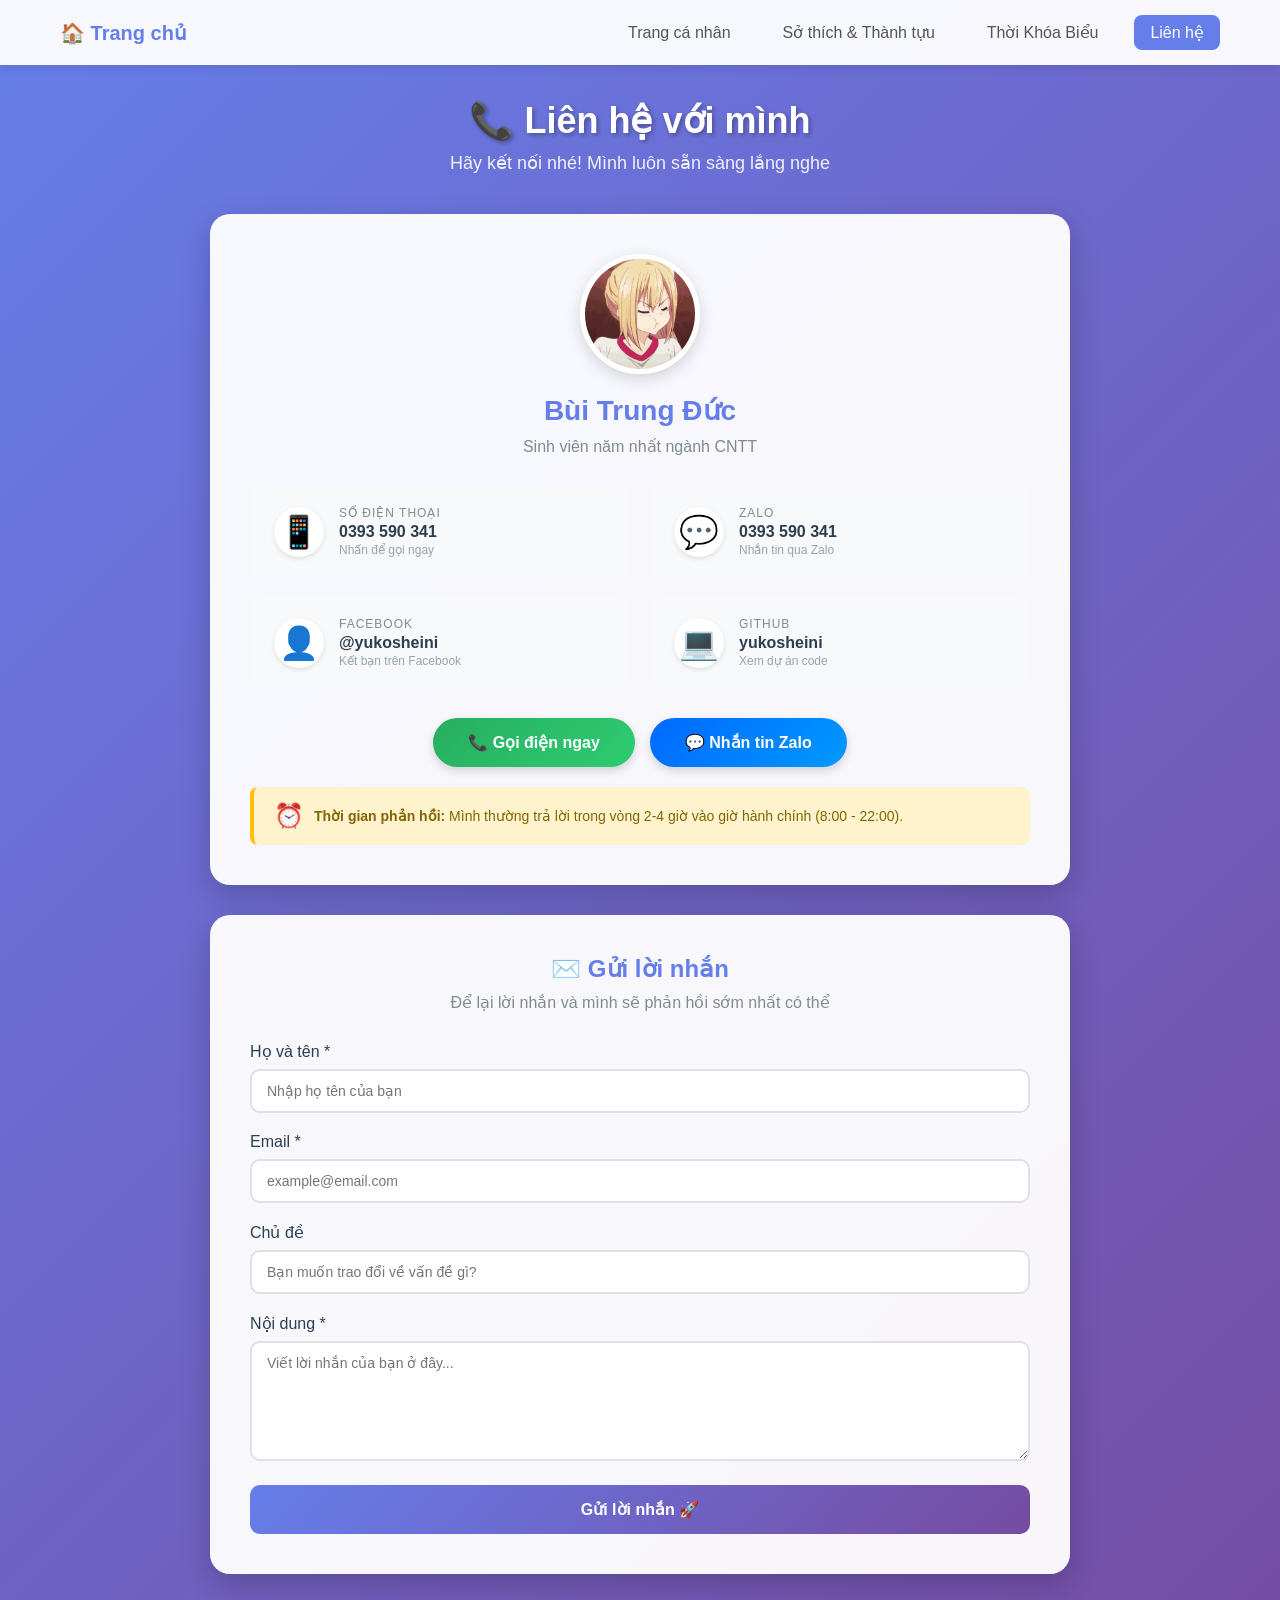
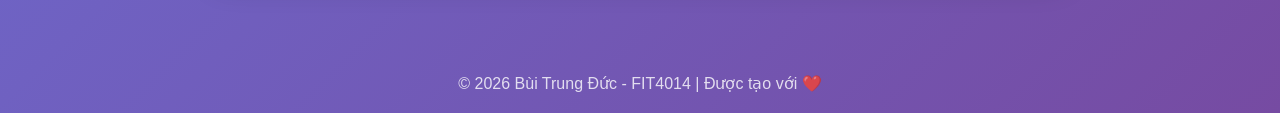
==== contact.html @ c1abb30b "Enhance navigation with updated comments and links Updated navigation comments and added a link to t" ====
<!DOCTYPE html>
<html lang="vi">
<head>
    <meta charset="UTF-8">
    <meta name="viewport" content="width=device-width, initial-scale=1.0">
    <meta name="description" content="Liên hệ - Bùi Trung Đức">
    <meta name="author" content="Đức">
    
    <link rel="icon" href="assets/images.jfif" type="image/x-icon">
    
    <title>Liên hệ | Bùi Trung Đức</title>

    <style>
        * {
            box-sizing: border-box;
            margin: 0;
            padding: 0;
        }

        body {
            background: linear-gradient(135deg, #667eea 0%, #764ba2 100%);
            font-family: 'Segoe UI', Tahoma, Geneva, Verdana, sans-serif;
            min-height: 100vh;
            color: #333;
        }

        /* Thanh điều hướng */
        nav {
            position: fixed;
            top: 0;
            left: 0;
            right: 0;
            background-color: rgba(255, 255, 255, 0.95);
            box-shadow: 0 2px 10px rgba(0, 0, 0, 0.1);
            z-index: 1000;
            padding: 15px 0;
        }

        nav .nav-container {
            max-width: 1200px;
            margin: 0 auto;
            padding: 0 20px;
            display: flex;
            justify-content: space-between;
            align-items: center;
        }

        nav .logo {
            font-size: 20px;
            font-weight: bold;
            color: #667eea;
            text-decoration: none;
        }

        nav .nav-links {
            display: flex;
            gap: 20px;
            align-items: center;
        }

        nav .nav-links a {
            text-decoration: none;
            color: #555;
            font-weight: 500;
            padding: 8px 16px;
            border-radius: 8px;
            transition: all 0.3s ease;
        }

        nav .nav-links a:hover {
            background-color: #667eea;
            color: white;
        }

        nav .nav-links a.active {
            background-color: #667eea;
            color: white;
        }

        /* Nội dung chính */
        main {
            max-width: 900px;
            margin: 0 auto;
            padding: 100px 20px 40px;
        }

        .page-title {
            text-align: center;
            color: white;
            margin-bottom: 40px;
        }

        .page-title h1 {
            font-size: 36px;
            margin-bottom: 10px;
            text-shadow: 2px 2px 4px rgba(0,0,0,0.3);
        }

        .page-title p {
            font-size: 18px;
            opacity: 0.9;
        }

        /* Card liên hệ */
        .contact-card {
            background: rgba(255, 255, 255, 0.95);
            border-radius: 20px;
            padding: 40px;
            box-shadow: 0 10px 30px rgba(0, 0, 0, 0.2);
            margin-bottom: 30px;
        }

        .contact-card h2 {
            color: #667eea;
            text-align: center;
            margin-bottom: 10px;
            font-size: 28px;
        }

        .contact-card .subtitle {
            text-align: center;
            color: #7f8c8d;
            margin-bottom: 30px;
        }

        /* Avatar trong trang liên hệ */
        .contact-avatar {
            width: 120px;
            height: 120px;
            border-radius: 50%;
            object-fit: cover;
            border: 5px solid #fff;
            box-shadow: 0 5px 15px rgba(0, 0, 0, 0.15);
            display: block;
            margin: 0 auto 20px;
        }

        .contact-name {
            text-align: center;
            font-size: 24px;
            color: #2c3e50;
            margin-bottom: 5px;
        }

        .contact-role {
            text-align: center;
            color: #7f8c8d;
            margin-bottom: 30px;
            font-size: 14px;
            text-transform: uppercase;
            letter-spacing: 1px;
        }

        /* Danh sách phương thức liên hệ */
        .contact-methods {
            display: grid;
            grid-template-columns: repeat(auto-fit, minmax(280px, 1fr));
            gap: 20px;
            margin-bottom: 30px;
        }

        .contact-item {
            display: flex;
            align-items: center;
            gap: 15px;
            padding: 20px;
            background: #f8f9fa;
            border-radius: 12px;
            text-decoration: none;
            color: #333;
            transition: all 0.3s ease;
            border-left: 4px solid transparent;
        }

        .contact-item:hover {
            transform: translateY(-3px);
            box-shadow: 0 5px 15px rgba(0, 0, 0, 0.1);
        }

        .contact-item.phone:hover {
            border-left-color: #27ae60;
            background: #e8f8f0;
        }

        .contact-item.zalo:hover {
            border-left-color: #0068ff;
            background: #e6f0ff;
        }

        .contact-item.facebook:hover {
            border-left-color: #1877f2;
            background: #e6f0ff;
        }

        .contact-item.github:hover {
            border-left-color: #333;
            background: #f0f0f0;
        }

        .contact-icon {
            font-size: 32px;
            width: 50px;
            height: 50px;
            display: flex;
            align-items: center;
            justify-content: center;
            background: white;
            border-radius: 50%;
            box-shadow: 0 2px 5px rgba(0,0,0,0.1);
            flex-shrink: 0;
        }

        .contact-info {
            flex: 1;
        }

        .contact-info .label {
            font-size: 12px;
            color: #7f8c8d;
            text-transform: uppercase;
            letter-spacing: 1px;
            margin-bottom: 3px;
        }

        .contact-info .value {
            font-size: 16px;
            font-weight: 600;
            color: #2c3e50;
        }

        .contact-info .hint {
            font-size: 12px;
            color: #95a5a6;
            margin-top: 2px;
        }

        /* Nút hành động lớn */
        .action-buttons {
            display: flex;
            gap: 15px;
            justify-content: center;
            flex-wrap: wrap;
            margin-top: 30px;
        }

        .btn-action {
            padding: 15px 35px;
            border-radius: 30px;
            text-decoration: none;
            font-weight: bold;
            font-size: 16px;
            transition: all 0.3s ease;
            display: inline-flex;
            align-items: center;
            gap: 10px;
            box-shadow: 0 4px 10px rgba(0, 0, 0, 0.15);
        }

        .btn-call {
            background: linear-gradient(135deg, #27ae60 0%, #2ecc71 100%);
            color: white;
        }

        .btn-call:hover {
            transform: translateY(-3px);
            box-shadow: 0 6px 15px rgba(39, 174, 96, 0.4);
        }

        .btn-zalo {
            background: linear-gradient(135deg, #0068ff 0%, #0099ff 100%);
            color: white;
        }

        .btn-zalo:hover {
            transform: translateY(-3px);
            box-shadow: 0 6px 15px rgba(0, 104, 255, 0.4);
        }

        /* Form liên hệ */
        .contact-form-card {
            background: rgba(255, 255, 255, 0.95);
            border-radius: 20px;
            padding: 40px;
            box-shadow: 0 10px 30px rgba(0, 0, 0, 0.2);
        }

        .contact-form-card h2 {
            color: #667eea;
            text-align: center;
            margin-bottom: 10px;
        }

        .contact-form-card .subtitle {
            text-align: center;
            color: #7f8c8d;
            margin-bottom: 30px;
        }

        .form-group {
            margin-bottom: 20px;
        }

        .form-group label {
            display: block;
            margin-bottom: 8px;
            color: #2c3e50;
            font-weight: 500;
        }

        .form-group input,
        .form-group textarea {
            width: 100%;
            padding: 12px 15px;
            border: 2px solid #e0e0e0;
            border-radius: 10px;
            font-size: 14px;
            font-family: inherit;
            transition: border-color 0.3s ease;
        }

        .form-group input:focus,
        .form-group textarea:focus {
            outline: none;
            border-color: #667eea;
        }

        .form-group textarea {
            resize: vertical;
            min-height: 120px;
        }

        .btn-submit {
            width: 100%;
            padding: 15px;
            background: linear-gradient(135deg, #667eea 0%, #764ba2 100%);
            color: white;
            border: none;
            border-radius: 10px;
            font-size: 16px;
            font-weight: bold;
            cursor: pointer;
            transition: all 0.3s ease;
        }

        .btn-submit:hover {
            transform: translateY(-2px);
            box-shadow: 0 6px 15px rgba(102, 126, 234, 0.4);
        }

        /* Thời gian phản hồi */
        .response-time {
            background: #fff3cd;
            border-left: 4px solid #ffc107;
            padding: 15px 20px;
            border-radius: 8px;
            margin-top: 20px;
            display: flex;
            align-items: center;
            gap: 10px;
        }

        .response-time .icon {
            font-size: 24px;
        }

        .response-time .text {
            color: #856404;
            font-size: 14px;
        }

        /* Footer */
        footer {
            text-align: center;
            color: white;
            padding: 20px;
            margin-top: 40px;
            opacity: 0.8;
        }

        /* Responsive */
        @media (max-width: 768px) {
            nav .nav-container {
                flex-direction: column;
                gap: 10px;
            }

            .page-title h1 {
                font-size: 28px;
            }

            .contact-card, .contact-form-card {
                padding: 25px;
            }

            .contact-methods {
                grid-template-columns: 1fr;
            }

            .action-buttons {
                flex-direction: column;
            }

            .btn-action {
                width: 100%;
                justify-content: center;
            }
        }
    </style>
</head>
<body>

        <!-- Thanh điều hướng (Đã cập nhật cho index.html) -->
    <nav>
        <div class="nav-container">
            <a href="index.html" class="logo">🏠 Trang chủ</a>
            <div class="nav-links">
                <a href="index.html" >Trang cá nhân</a>
                <a href="hello.html">Sở thích & Thành tựu</a>
                <a href="schedule.html">Thời Khóa Biểu</a> <!-- Đã thêm link này -->
                <a href="contact.html" class="active">Liên hệ</a>
            </div>
        </div>
    </nav>


    <main>
        <div class="page-title">
            <h1>📞 Liên hệ với mình</h1>
            <p>Hãy kết nối nhé! Mình luôn sẵn sàng lắng nghe</p>
        </div>

        <!-- Card thông tin liên hệ -->
        <div class="contact-card">
            <img src="assets/images/avatar.jpg" alt="Bùi Trung Đức" class="contact-avatar" onerror="this.src='https://via.placeholder.com/120'">
            
            <h2>Bùi Trung Đức</h2>
            <p class="subtitle">Sinh viên năm nhất ngành CNTT</p>

            <!-- Các phương thức liên hệ -->
            <div class="contact-methods">
                <!-- Số điện thoại -->
                <a href="tel:0393590341" class="contact-item phone">
                    <div class="contact-icon">📱</div>
                    <div class="contact-info">
                        <div class="label">Số điện thoại</div>
                        <div class="value">0393 590 341</div>
                        <div class="hint">Nhấn để gọi ngay</div>
                    </div>
                </a>

                <!-- Zalo -->
                <a href="https://zalo.me/0393590341" target="_blank" class="contact-item zalo">
                    <div class="contact-icon">💬</div>
                    <div class="contact-info">
                        <div class="label">Zalo</div>
                        <div class="value">0393 590 341</div>
                        <div class="hint">Nhắn tin qua Zalo</div>
                    </div>
                </a>

                <!-- Facebook -->
                <a href="https://facebook.com/@yukosheini" target="_blank" class="contact-item facebook">
                    <div class="contact-icon">👤</div>
                    <div class="contact-info">
                        <div class="label">Facebook</div>
                        <div class="value">@yukosheini</div>
                        <div class="hint">Kết bạn trên Facebook</div>
                    </div>
                </a>

                <!-- GitHub -->
                <a href="https://github.com/yukosheini" target="_blank" class="contact-item github">
                    <div class="contact-icon">💻</div>
                    <div class="contact-info">
                        <div class="label">GitHub</div>
                        <div class="value">yukosheini</div>
                        <div class="hint">Xem dự án code</div>
                    </div>
                </a>
            </div>

            <!-- Nút hành động lớn -->
            <div class="action-buttons">
                <a href="tel:0393590341" class="btn-action btn-call">
                    📞 Gọi điện ngay
                </a>
                <a href="https://zalo.me/0393590341" target="_blank" class="btn-action btn-zalo">
                    💬 Nhắn tin Zalo
                </a>
            </div>

            <!-- Thời gian phản hồi -->
            <div class="response-time">
                <div class="icon">⏰</div>
                <div class="text">
                    <strong>Thời gian phản hồi:</strong> Mình thường trả lời trong vòng 2-4 giờ vào giờ hành chính (8:00 - 22:00).
                </div>
            </div>
        </div>

        <!-- Form liên hệ -->
        <div class="contact-form-card">
            <h2>✉️ Gửi lời nhắn</h2>
            <p class="subtitle">Để lại lời nhắn và mình sẽ phản hồi sớm nhất có thể</p>

            <form onsubmit="handleSubmit(event)">
                <div class="form-group">
                    <label for="name">Họ và tên *</label>
                    <input type="text" id="name" name="name" placeholder="Nhập họ tên của bạn" required>
                </div>

                <div class="form-group">
                    <label for="email">Email *</label>
                    <input type="email" id="email" name="email" placeholder="example@email.com" required>
                </div>

                <div class="form-group">
                    <label for="subject">Chủ đề</label>
                    <input type="text" id="subject" name="subject" placeholder="Bạn muốn trao đổi về vấn đề gì?">
                </div>

                <div class="form-group">
                    <label for="message">Nội dung *</label>
                    <textarea id="message" name="message" placeholder="Viết lời nhắn của bạn ở đây..." required></textarea>
                </div>

                <button type="submit" class="btn-submit">Gửi lời nhắn 🚀</button>
            </form>
        </div>
    </main>

    <footer>
        <p>&copy; 2026 Bùi Trung Đức - FIT4014 | Được tạo với ❤️</p>
    </footer>

    <script>
        function handleSubmit(event) {
            event.preventDefault();
            alert('Cảm ơn bạn đã gửi lời nhắn! Mình sẽ phản hồi sớm nhất có thể. 😊');
            event.target.reset();
        }
    </script>

</body>
</html>
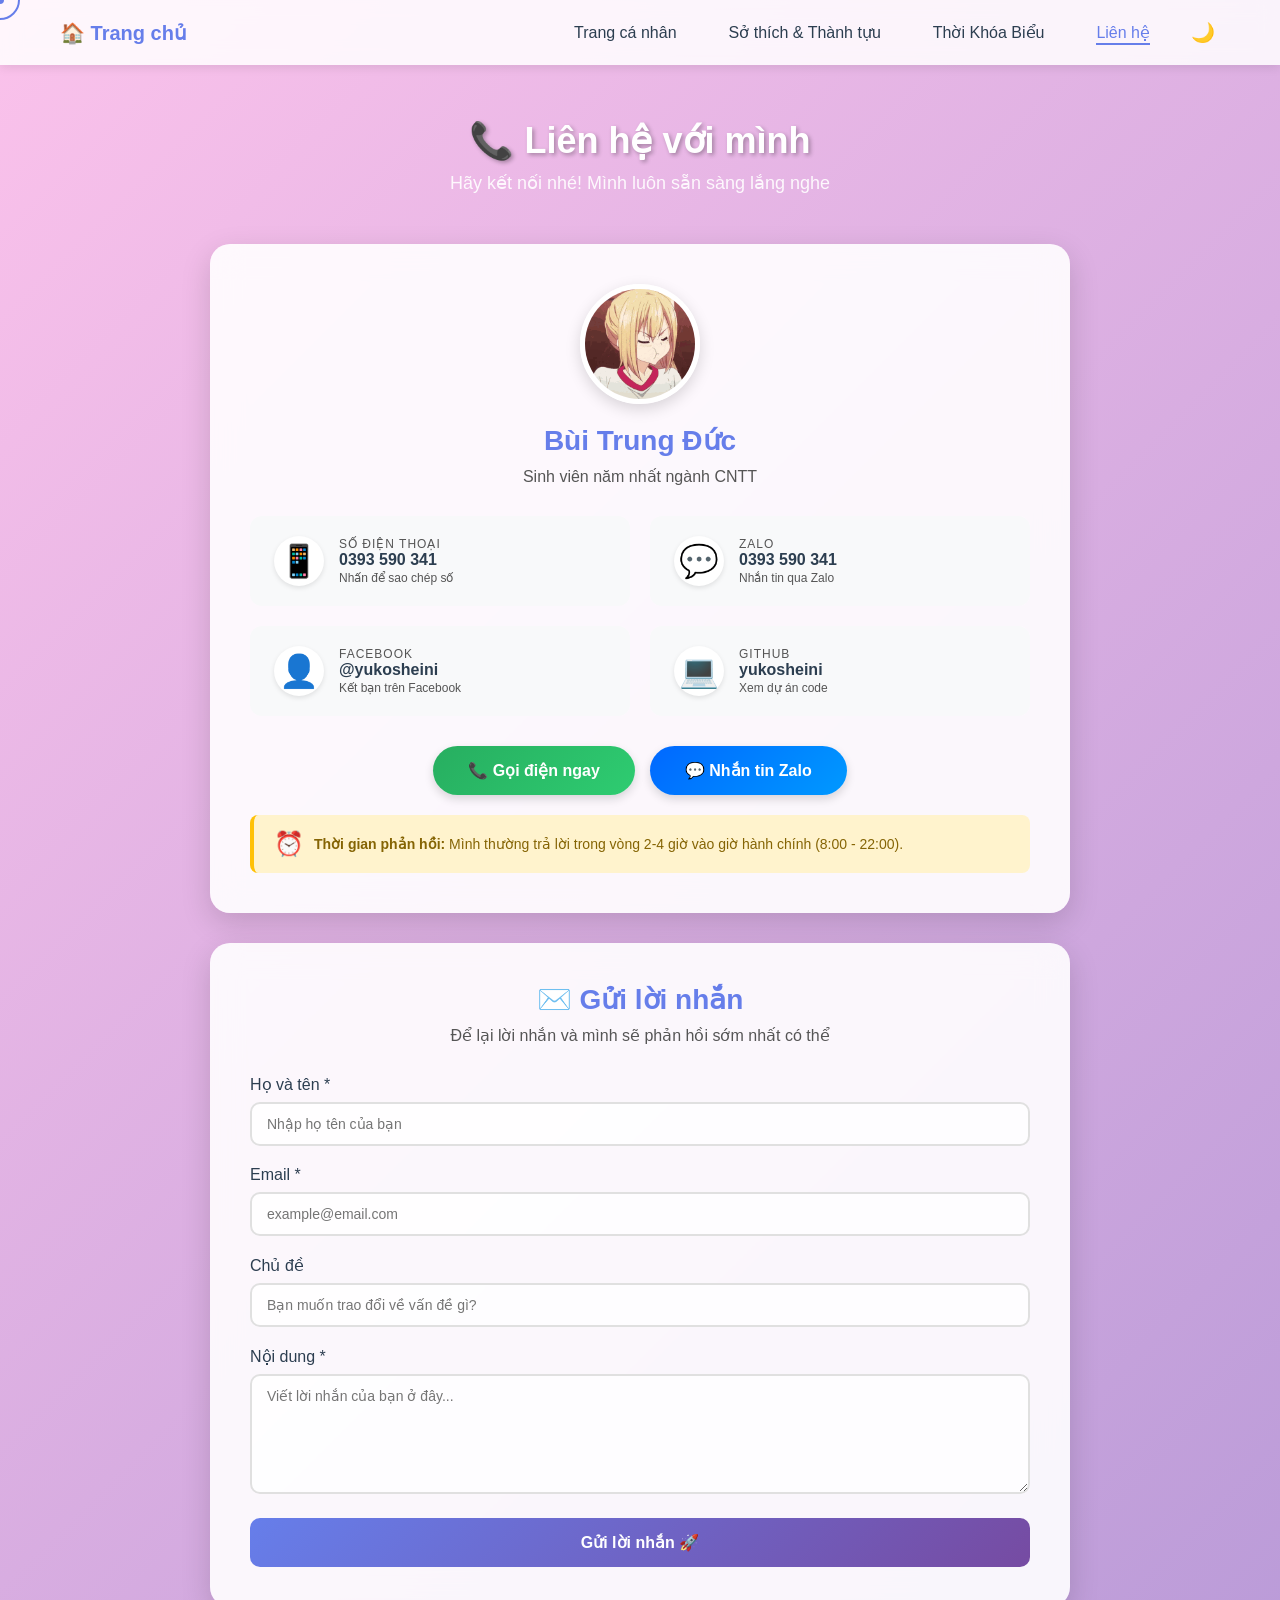
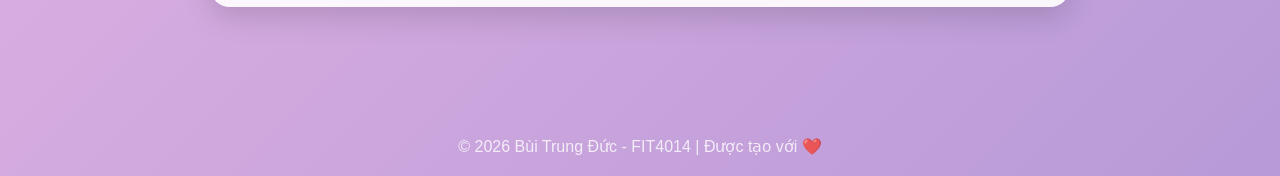
==== commit b3a8ad66: "update" ====
--- a/contact.html
+++ b/contact.html
@@ -6,35 +6,98 @@
     <meta name="description" content="Liên hệ - Bùi Trung Đức">
     <meta name="author" content="Đức">
     
-    <link rel="icon" href="assets/images.jfif" type="image/x-icon">
+    <link rel="icon" href="assets/images.jfif" type="image/x-icon" onerror="this.href='data:image/svg+xml,<svg xmlns=%22http://www.w3.org/2000/svg%22 viewBox=%220 0 100 100%22><text y=%22.9em%22 font-size=%2290%22>📞</text></svg>'">
     
     <title>Liên hệ | Bùi Trung Đức</title>
 
     <style>
+        /* --- CSS VARIABLES FOR THEMES --- */
+        :root {
+            --primary-color: #667eea;
+            --secondary-color: #764ba2;
+            --bg-glass: rgba(255, 255, 255, 0.9);
+            --text-main: #2c3e50;
+            --text-muted: #555;
+            --shadow: 0 10px 30px rgba(0, 0, 0, 0.15);
+            --input-bg: rgba(255,255,255,0.8);
+            --nav-bg: rgba(255, 255, 255, 0.85);
+            --nav-scrolled: rgba(255, 255, 255, 0.98);
+            --item-bg: #f8f9fa;
+        }
+
+        [data-theme="dark"] {
+            --bg-glass: rgba(30, 30, 40, 0.85); /* Nền card tối hơn */
+            --text-main: #ecf0f1;
+            --text-muted: #bdc3c7;
+            --shadow: 0 10px 30px rgba(0, 0, 0, 0.5);
+            --input-bg: rgba(0,0,0,0.2);
+            --nav-bg: rgba(30, 30, 40, 0.85);
+            --nav-scrolled: rgba(30, 30, 40, 0.98);
+            --item-bg: rgba(255, 255, 255, 0.05);
+        }
+
         * {
             box-sizing: border-box;
             margin: 0;
             padding: 0;
-        }
-
+            cursor: none; 
+        }
+
+        /* --- CUSTOM CURSOR --- */
+        .cursor-dot, .cursor-outline {
+            position: fixed;
+            top: 0; left: 0;
+            transform: translate(-50%, -50%);
+            border-radius: 50%;
+            z-index: 9999;
+            pointer-events: none;
+        }
+        .cursor-dot { width: 8px; height: 8px; background-color: var(--primary-color); }
+        .cursor-outline {
+            width: 40px; height: 40px;
+            border: 2px solid var(--primary-color);
+            transition: width 0.2s, height 0.2s, background-color 0.2s;
+        }
+        body.hovering .cursor-outline {
+            width: 60px; height: 60px;
+            background-color: rgba(102, 126, 234, 0.2);
+            border-color: transparent;
+        }
+
+        /* --- BACKGROUND ANIMATED --- */
         body {
-            background: linear-gradient(135deg, #667eea 0%, #764ba2 100%);
+            /* Gradient nền động */
+            background: linear-gradient(-45deg, #667eea, #764ba2, #a18cd1, #fbc2eb);
+            background-size: 400% 400%;
+            animation: gradientBG 15s ease infinite;
             font-family: 'Segoe UI', Tahoma, Geneva, Verdana, sans-serif;
             min-height: 100vh;
-            color: #333;
-        }
-
-        /* Thanh điều hướng */
+            color: var(--text-main);
+            overflow-x: hidden;
+            transition: color 0.3s ease;
+        }
+
+        @keyframes gradientBG {
+            0% { background-position: 0% 50%; }
+            50% { background-position: 100% 50%; }
+            100% { background-position: 0% 50%; }
+        }
+
+        /* --- NAVBAR --- */
         nav {
             position: fixed;
-            top: 0;
-            left: 0;
-            right: 0;
-            background-color: rgba(255, 255, 255, 0.95);
+            top: 0; left: 0; right: 0;
+            background-color: var(--nav-bg);
+            backdrop-filter: blur(10px);
+            -webkit-backdrop-filter: blur(10px);
             box-shadow: 0 2px 10px rgba(0, 0, 0, 0.1);
             z-index: 1000;
             padding: 15px 0;
-        }
+            transition: transform 0.3s ease-in-out, padding 0.3s ease, background-color 0.3s;
+        }
+        
+        nav.nav-hidden { transform: translateY(-100%); }
+        nav.scrolled { padding: 10px 0; background-color: var(--nav-scrolled); }
 
         nav .nav-container {
             max-width: 1200px;
@@ -48,8 +111,9 @@
         nav .logo {
             font-size: 20px;
             font-weight: bold;
-            color: #667eea;
+            color: var(--primary-color);
             text-decoration: none;
+            transition: color 0.3s;
         }
 
         nav .nav-links {
@@ -60,34 +124,63 @@
 
         nav .nav-links a {
             text-decoration: none;
-            color: #555;
+            color: var(--text-main); /* Đổi màu theo theme */
             font-weight: 500;
             padding: 8px 16px;
             border-radius: 8px;
             transition: all 0.3s ease;
-        }
-
-        nav .nav-links a:hover {
-            background-color: #667eea;
-            color: white;
-        }
-
+            position: relative;
+        }
+
+        nav .nav-links a::after {
+            content: '';
+            position: absolute;
+            bottom: 5px; left: 50%;
+            width: 0; height: 2px;
+            background-color: var(--primary-color);
+            transition: width 0.3s ease, left 0.3s ease;
+        }
+
+        nav .nav-links a:hover::after,
+        nav .nav-links a.active::after { 
+            width: calc(100% - 32px); 
+            left: 16px;
+        }
+
+        nav .nav-links a:hover,
         nav .nav-links a.active {
-            background-color: #667eea;
-            color: white;
-        }
-
-        /* Nội dung chính */
+            color: var(--primary-color);
+        }
+
+        /* Nút đổi Theme */
+        .theme-toggle {
+            background: none; border: none;
+            color: var(--text-main);
+            font-size: 1.2rem;
+            cursor: pointer; /* Giữ nguyên vì đã có custom cursor */
+            padding: 5px;
+            transition: transform 0.3s;
+        }
+        .theme-toggle:hover { transform: rotate(180deg); }
+
+        /* --- MAIN CONTENT --- */
         main {
             max-width: 900px;
             margin: 0 auto;
-            padding: 100px 20px 40px;
+            padding: 120px 20px 40px;
         }
 
         .page-title {
             text-align: center;
             color: white;
-            margin-bottom: 40px;
+            margin-bottom: 50px;
+            opacity: 0;
+            transform: translateY(-30px);
+            animation: fadeInDown 0.8s ease forwards;
+        }
+
+        @keyframes fadeInDown {
+            to { opacity: 1; transform: translateY(0); }
         }
 
         .page-title h1 {
@@ -96,34 +189,41 @@
             text-shadow: 2px 2px 4px rgba(0,0,0,0.3);
         }
 
-        .page-title p {
-            font-size: 18px;
-            opacity: 0.9;
-        }
-
-        /* Card liên hệ */
-        .contact-card {
-            background: rgba(255, 255, 255, 0.95);
+        .page-title p { font-size: 18px; opacity: 0.9; }
+
+        /* --- CARDS & GLASSMORPHISM --- */
+        .card {
+            background: var(--bg-glass);
+            backdrop-filter: blur(15px);
             border-radius: 20px;
             padding: 40px;
-            box-shadow: 0 10px 30px rgba(0, 0, 0, 0.2);
+            box-shadow: var(--shadow);
             margin-bottom: 30px;
-        }
-
-        .contact-card h2 {
-            color: #667eea;
+            
+            /* Scroll Animation Initial State */
+            opacity: 0;
+            transform: translateY(40px);
+            transition: transform 0.1s ease, opacity 0.6s ease, transform 0.6s ease, background-color 0.3s;
+        }
+
+        .card.visible {
+            opacity: 1;
+            transform: translateY(0);
+        }
+
+        .card h2 {
+            color: var(--primary-color);
             text-align: center;
             margin-bottom: 10px;
             font-size: 28px;
         }
 
-        .contact-card .subtitle {
+        .card .subtitle {
             text-align: center;
-            color: #7f8c8d;
+            color: var(--text-muted);
             margin-bottom: 30px;
         }
 
-        /* Avatar trong trang liên hệ */
         .contact-avatar {
             width: 120px;
             height: 120px;
@@ -133,25 +233,12 @@
             box-shadow: 0 5px 15px rgba(0, 0, 0, 0.15);
             display: block;
             margin: 0 auto 20px;
-        }
-
-        .contact-name {
-            text-align: center;
-            font-size: 24px;
-            color: #2c3e50;
-            margin-bottom: 5px;
-        }
-
-        .contact-role {
-            text-align: center;
-            color: #7f8c8d;
-            margin-bottom: 30px;
-            font-size: 14px;
-            text-transform: uppercase;
-            letter-spacing: 1px;
-        }
-
-        /* Danh sách phương thức liên hệ */
+            transition: transform 0.3s;
+        }
+        
+        .contact-avatar:hover { transform: scale(1.05) rotate(5deg); }
+
+        /* Contact Methods Grid */
         .contact-methods {
             display: grid;
             grid-template-columns: repeat(auto-fit, minmax(280px, 1fr));
@@ -164,38 +251,23 @@
             align-items: center;
             gap: 15px;
             padding: 20px;
-            background: #f8f9fa;
+            background: var(--item-bg);
             border-radius: 12px;
             text-decoration: none;
-            color: #333;
+            color: var(--text-main);
             transition: all 0.3s ease;
             border-left: 4px solid transparent;
         }
 
         .contact-item:hover {
-            transform: translateY(-3px);
-            box-shadow: 0 5px 15px rgba(0, 0, 0, 0.1);
-        }
-
-        .contact-item.phone:hover {
-            border-left-color: #27ae60;
-            background: #e8f8f0;
-        }
-
-        .contact-item.zalo:hover {
-            border-left-color: #0068ff;
-            background: #e6f0ff;
-        }
-
-        .contact-item.facebook:hover {
-            border-left-color: #1877f2;
-            background: #e6f0ff;
-        }
-
-        .contact-item.github:hover {
-            border-left-color: #333;
-            background: #f0f0f0;
-        }
+            transform: translateY(-5px) scale(1.02);
+            box-shadow: 0 10px 20px rgba(0, 0, 0, 0.1);
+        }
+
+        .contact-item.phone:hover { border-left-color: #27ae60; }
+        .contact-item.zalo:hover { border-left-color: #0068ff; }
+        .contact-item.facebook:hover { border-left-color: #1877f2; }
+        .contact-item.github:hover { border-left-color: #333; }
 
         .contact-icon {
             font-size: 32px;
@@ -204,37 +276,18 @@
             display: flex;
             align-items: center;
             justify-content: center;
-            background: white;
+            background: white; /* Icon luôn nền trắng để nổi */
             border-radius: 50%;
             box-shadow: 0 2px 5px rgba(0,0,0,0.1);
             flex-shrink: 0;
         }
 
-        .contact-info {
-            flex: 1;
-        }
-
-        .contact-info .label {
-            font-size: 12px;
-            color: #7f8c8d;
-            text-transform: uppercase;
-            letter-spacing: 1px;
-            margin-bottom: 3px;
-        }
-
-        .contact-info .value {
-            font-size: 16px;
-            font-weight: 600;
-            color: #2c3e50;
-        }
-
-        .contact-info .hint {
-            font-size: 12px;
-            color: #95a5a6;
-            margin-top: 2px;
-        }
-
-        /* Nút hành động lớn */
+        .contact-info { flex: 1; }
+        .contact-info .label { font-size: 12px; color: var(--text-muted); text-transform: uppercase; letter-spacing: 1px; }
+        .contact-info .value { font-size: 16px; font-weight: 600; color: var(--text-main); }
+        .contact-info .hint { font-size: 12px; color: var(--text-muted); margin-top: 2px; }
+
+        /* Buttons */
         .action-buttons {
             display: flex;
             gap: 15px;
@@ -254,61 +307,20 @@
             align-items: center;
             gap: 10px;
             box-shadow: 0 4px 10px rgba(0, 0, 0, 0.15);
-        }
-
-        .btn-call {
-            background: linear-gradient(135deg, #27ae60 0%, #2ecc71 100%);
-            color: white;
-        }
-
-        .btn-call:hover {
-            transform: translateY(-3px);
-            box-shadow: 0 6px 15px rgba(39, 174, 96, 0.4);
-        }
-
-        .btn-zalo {
-            background: linear-gradient(135deg, #0068ff 0%, #0099ff 100%);
-            color: white;
-        }
-
-        .btn-zalo:hover {
-            transform: translateY(-3px);
-            box-shadow: 0 6px 15px rgba(0, 104, 255, 0.4);
-        }
-
-        /* Form liên hệ */
-        .contact-form-card {
-            background: rgba(255, 255, 255, 0.95);
-            border-radius: 20px;
-            padding: 40px;
-            box-shadow: 0 10px 30px rgba(0, 0, 0, 0.2);
-        }
-
-        .contact-form-card h2 {
-            color: #667eea;
-            text-align: center;
-            margin-bottom: 10px;
-        }
-
-        .contact-form-card .subtitle {
-            text-align: center;
-            color: #7f8c8d;
-            margin-bottom: 30px;
-        }
-
-        .form-group {
-            margin-bottom: 20px;
-        }
-
-        .form-group label {
-            display: block;
-            margin-bottom: 8px;
-            color: #2c3e50;
-            font-weight: 500;
-        }
-
-        .form-group input,
-        .form-group textarea {
+            border: none;
+            cursor: pointer;
+        }
+
+        .btn-call { background: linear-gradient(135deg, #27ae60 0%, #2ecc71 100%); color: white; }
+        .btn-zalo { background: linear-gradient(135deg, #0068ff 0%, #0099ff 100%); color: white; }
+
+        .btn-action:hover { transform: translateY(-3px); filter: brightness(1.1); }
+
+        /* Form Styles */
+        .form-group { margin-bottom: 20px; }
+        .form-group label { display: block; margin-bottom: 8px; color: var(--text-main); font-weight: 500; }
+        
+        .form-group input, .form-group textarea {
             width: 100%;
             padding: 12px 15px;
             border: 2px solid #e0e0e0;
@@ -316,18 +328,17 @@
             font-size: 14px;
             font-family: inherit;
             transition: border-color 0.3s ease;
-        }
-
-        .form-group input:focus,
-        .form-group textarea:focus {
+            background: var(--input-bg);
+            color: var(--text-main);
+        }
+
+        .form-group input:focus, .form-group textarea:focus {
             outline: none;
-            border-color: #667eea;
-        }
-
-        .form-group textarea {
-            resize: vertical;
-            min-height: 120px;
-        }
+            border-color: var(--primary-color);
+            background: rgba(255,255,255,0.95);
+        }
+
+        .form-group textarea { resize: vertical; min-height: 120px; }
 
         .btn-submit {
             width: 100%;
@@ -342,30 +353,24 @@
             transition: all 0.3s ease;
         }
 
-        .btn-submit:hover {
-            transform: translateY(-2px);
-            box-shadow: 0 6px 15px rgba(102, 126, 234, 0.4);
-        }
-
-        /* Thời gian phản hồi */
-        .response-time {
-            background: #fff3cd;
-            border-left: 4px solid #ffc107;
-            padding: 15px 20px;
-            border-radius: 8px;
-            margin-top: 20px;
+        .btn-submit:hover { transform: translateY(-2px); box-shadow: 0 6px 15px rgba(102, 126, 234, 0.4); }
+
+        /* Toast Notification */
+        .toast {
+            position: fixed;
+            top: 20px; right: 20px;
+            background: white;
+            padding: 15px 25px;
+            border-radius: 12px;
+            box-shadow: 0 10px 30px rgba(0,0,0,0.2);
+            z-index: 10000;
             display: flex;
             align-items: center;
-            gap: 10px;
-        }
-
-        .response-time .icon {
-            font-size: 24px;
-        }
-
-        .response-time .text {
-            color: #856404;
-            font-size: 14px;
+            gap: 15px;
+            min-width: 300px;
+            transform: translateX(120%);
+            transition: transform 0.4s cubic-bezier(0.68, -0.55, 0.27, 1.55);
+            border-left: 5px solid #27ae60;
         }
 
         /* Footer */
@@ -379,49 +384,38 @@
 
         /* Responsive */
         @media (max-width: 768px) {
-            nav .nav-container {
-                flex-direction: column;
-                gap: 10px;
-            }
-
-            .page-title h1 {
-                font-size: 28px;
-            }
-
-            .contact-card, .contact-form-card {
-                padding: 25px;
-            }
-
-            .contact-methods {
-                grid-template-columns: 1fr;
-            }
-
-            .action-buttons {
-                flex-direction: column;
-            }
-
-            .btn-action {
-                width: 100%;
-                justify-content: center;
-            }
+            nav .nav-container { flex-direction: column; gap: 10px; }
+            .page-title h1 { font-size: 28px; }
+            .card { padding: 25px; }
+            .contact-methods { grid-template-columns: 1fr; }
+            .action-buttons { flex-direction: column; }
+            .btn-action { width: 100%; justify-content: center; }
+            
+            .cursor-dot, .cursor-outline { display: none; }
+            * { cursor: auto; }
         }
     </style>
 </head>
-<body>
-
-        <!-- Thanh điều hướng (Đã cập nhật cho index.html) -->
-    <nav>
+<body data-theme="light">
+
+    <!-- Custom Cursor Elements -->
+    <div class="cursor-dot"></div>
+    <div class="cursor-outline"></div>
+
+    <!-- Thanh điều hướng -->
+    <nav id="navbar">
         <div class="nav-container">
-            <a href="index.html" class="logo">🏠 Trang chủ</a>
+            <a href="index.html" class="logo hover-target">🏠 Trang chủ</a>
             <div class="nav-links">
-                <a href="index.html" >Trang cá nhân</a>
-                <a href="hello.html">Sở thích & Thành tựu</a>
-                <a href="schedule.html">Thời Khóa Biểu</a> <!-- Đã thêm link này -->
-                <a href="contact.html" class="active">Liên hệ</a>
+                <a href="index.html" class="hover-target">Trang cá nhân</a>
+                <a href="hello.html" class="hover-target">Sở thích & Thành tựu</a>
+                <a href="schedule.html" class="hover-target">Thời Khóa Biểu</a>
+                <a href="contact.html" class="active hover-target">Liên hệ</a>
+                <!-- Nút đổi Theme -->
+                <button class="theme-toggle hover-target" id="theme-btn">🌙</button>
             </div>
         </div>
     </nav>
-
 
     <main>
         <div class="page-title">
@@ -430,7 +424,7 @@
         </div>
 
         <!-- Card thông tin liên hệ -->
-        <div class="contact-card">
+        <div class="card contact-card hover-target">
             <img src="assets/images/avatar.jpg" alt="Bùi Trung Đức" class="contact-avatar" onerror="this.src='https://via.placeholder.com/120'">
             
             <h2>Bùi Trung Đức</h2>
@@ -439,7 +433,7 @@
             <!-- Các phương thức liên hệ -->
             <div class="contact-methods">
                 <!-- Số điện thoại -->
-                <a href="tel:0393590341" class="contact-item phone">
+                <a href="tel:0393590341" class="contact-item phone hover-target">
                     <div class="contact-icon">📱</div>
                     <div class="contact-info">
                         <div class="label">Số điện thoại</div>
@@ -449,7 +443,7 @@
                 </a>
 
                 <!-- Zalo -->
-                <a href="https://zalo.me/0393590341" target="_blank" class="contact-item zalo">
+                <a href="https://zalo.me/0393590341" target="_blank" class="contact-item zalo hover-target">
                     <div class="contact-icon">💬</div>
                     <div class="contact-info">
                         <div class="label">Zalo</div>
@@ -459,7 +453,7 @@
                 </a>
 
                 <!-- Facebook -->
-                <a href="https://facebook.com/@yukosheini" target="_blank" class="contact-item facebook">
+                <a href="https://facebook.com/@yukosheini" target="_blank" class="contact-item facebook hover-target">
                     <div class="contact-icon">👤</div>
                     <div class="contact-info">
                         <div class="label">Facebook</div>
@@ -469,7 +463,7 @@
                 </a>
 
                 <!-- GitHub -->
-                <a href="https://github.com/yukosheini" target="_blank" class="contact-item github">
+                <a href="https://github.com/yukosheini" target="_blank" class="contact-item github hover-target">
                     <div class="contact-icon">💻</div>
                     <div class="contact-info">
                         <div class="label">GitHub</div>
@@ -481,29 +475,29 @@
 
             <!-- Nút hành động lớn -->
             <div class="action-buttons">
-                <a href="tel:0393590341" class="btn-action btn-call">
+                <a href="tel:0393590341" class="btn-action btn-call hover-target">
                     📞 Gọi điện ngay
                 </a>
-                <a href="https://zalo.me/0393590341" target="_blank" class="btn-action btn-zalo">
+                <a href="https://zalo.me/0393590341" target="_blank" class="btn-action btn-zalo hover-target">
                     💬 Nhắn tin Zalo
                 </a>
             </div>
 
             <!-- Thời gian phản hồi -->
-            <div class="response-time">
-                <div class="icon">⏰</div>
-                <div class="text">
+            <div class="response-time" style="background: #fff3cd; border-left: 4px solid #ffc107; padding: 15px 20px; border-radius: 8px; margin-top: 20px; display: flex; align-items: center; gap: 10px;">
+                <div class="icon" style="font-size: 24px;">⏰</div>
+                <div class="text" style="color: #856404; font-size: 14px;">
                     <strong>Thời gian phản hồi:</strong> Mình thường trả lời trong vòng 2-4 giờ vào giờ hành chính (8:00 - 22:00).
                 </div>
             </div>
         </div>
 
         <!-- Form liên hệ -->
-        <div class="contact-form-card">
+        <div class="card contact-form-card hover-target">
             <h2>✉️ Gửi lời nhắn</h2>
             <p class="subtitle">Để lại lời nhắn và mình sẽ phản hồi sớm nhất có thể</p>
 
-            <form onsubmit="handleSubmit(event)">
+            <form id="contactForm">
                 <div class="form-group">
                     <label for="name">Họ và tên *</label>
                     <input type="text" id="name" name="name" placeholder="Nhập họ tên của bạn" required>
@@ -524,7 +518,7 @@
                     <textarea id="message" name="message" placeholder="Viết lời nhắn của bạn ở đây..." required></textarea>
                 </div>
 
-                <button type="submit" class="btn-submit">Gửi lời nhắn 🚀</button>
+                <button type="submit" class="btn-submit hover-target">Gửi lời nhắn 🚀</button>
             </form>
         </div>
     </main>
@@ -534,12 +528,165 @@
     </footer>
 
     <script>
-        function handleSubmit(event) {
-            event.preventDefault();
-            alert('Cảm ơn bạn đã gửi lời nhắn! Mình sẽ phản hồi sớm nhất có thể. 😊');
-            event.target.reset();
-        }
+        document.addEventListener('DOMContentLoaded', () => {
+            
+            // --- 1. THEME TOGGLE LOGIC (NEW) ---
+            const themeBtn = document.getElementById('theme-btn');
+            const body = document.body;
+            
+            // Kiểm tra localStorage hoặc mặc định là light
+            const currentTheme = localStorage.getItem('theme') || 'light';
+            body.setAttribute('data-theme', currentTheme);
+            themeBtn.textContent = currentTheme === 'dark' ? '☀️' : '🌙';
+
+            themeBtn.addEventListener('click', () => {
+                const isDark = body.getAttribute('data-theme') === 'dark';
+                const newTheme = isDark ? 'light' : 'dark';
+                
+                body.setAttribute('data-theme', newTheme);
+                themeBtn.textContent = isDark ? '🌙' : '☀️';
+                localStorage.setItem('theme', newTheme);
+            });
+
+            // --- 2. CUSTOM CURSOR LOGIC ---
+            const cursorDot = document.querySelector('.cursor-dot');
+            const cursorOutline = document.querySelector('.cursor-outline');
+            const hoverTargets = document.querySelectorAll('.hover-target');
+
+            window.addEventListener('mousemove', (e) => {
+                const posX = e.clientX;
+                const posY = e.clientY;
+
+                cursorDot.style.left = `${posX}px`;
+                cursorDot.style.top = `${posY}px`;
+
+                cursorOutline.animate({
+                    left: `${posX}px`,
+                    top: `${posY}px`
+                }, { duration: 500, fill: "forwards" });
+            });
+
+            hoverTargets.forEach(el => {
+                el.addEventListener('mouseenter', () => document.body.classList.add('hovering'));
+                el.addEventListener('mouseleave', () => document.body.classList.remove('hovering'));
+            });
+
+            // --- 3. SMART NAVBAR ---
+            let lastScrollTop = 0;
+            const navbar = document.getElementById('navbar');
+
+            window.addEventListener('scroll', () => {
+                let scrollTop = window.pageYOffset || document.documentElement.scrollTop;
+                
+                if (scrollTop > 50) {
+                    navbar.classList.add('scrolled');
+                } else {
+                    navbar.classList.remove('scrolled');
+                }
+
+                if (scrollTop > lastScrollTop && scrollTop > 100) {
+                    navbar.classList.add('nav-hidden');
+                } else {
+                    navbar.classList.remove('nav-hidden');
+                }
+                lastScrollTop = scrollTop;
+            });
+
+            // --- 4. SCROLL REVEAL ANIMATION ---
+            const observerOptions = {
+                threshold: 0.1,
+                rootMargin: "0px 0px -50px 0px"
+            };
+
+            const observer = new IntersectionObserver((entries) => {
+                entries.forEach(entry => {
+                    if (entry.isIntersecting) {
+                        entry.target.classList.add('visible');
+                        observer.unobserve(entry.target);
+                    }
+                });
+            }, observerOptions);
+
+            document.querySelectorAll('.card').forEach(card => {
+                observer.observe(card);
+            });
+
+            // --- 5. 3D TILT EFFECT ---
+            if (window.matchMedia("(min-width: 769px)").matches) {
+                document.querySelectorAll('.card').forEach(card => {
+                    card.addEventListener('mousemove', (e) => {
+                        const rect = card.getBoundingClientRect();
+                        const x = e.clientX - rect.left;
+                        const y = e.clientY - rect.top;
+                        
+                        const xRotation = -((y - rect.height / 2) / 25); 
+                        const yRotation = (x - rect.width / 2) / 25;
+                        
+                        card.style.transform = `perspective(1000px) rotateX(${xRotation}deg) rotateY(${yRotation}deg) scale(1.01)`;
+                    });
+
+                    card.addEventListener('mouseleave', () => {
+                        card.style.transform = 'perspective(1000px) rotateX(0) rotateY(0) scale(1)';
+                    });
+                });
+            }
+
+            // --- 6. COPY NUMBER & FORM HANDLING ---
+            
+            const phoneItem = document.querySelector('.contact-item.phone');
+            if(phoneItem && window.innerWidth > 768) {
+                phoneItem.addEventListener('click', (e) => {
+                    e.preventDefault();
+                    const number = "0393590341";
+                    navigator.clipboard.writeText(number).then(() => {
+                        showToast('success', 'Đã sao chép!', `Số điện thoại ${number} đã được lưu.`);
+                    });
+                });
+                const hint = phoneItem.querySelector('.hint');
+                if(hint) hint.textContent = "Nhấn để sao chép số";
+            }
+
+            const form = document.getElementById('contactForm');
+            const submitBtn = document.querySelector('.btn-submit');
+            const originalBtnText = submitBtn.innerHTML;
+
+            form.addEventListener('submit', function(e) {
+                e.preventDefault();
+                
+                submitBtn.disabled = true;
+                submitBtn.innerHTML = 'Đang gửi... ⏳';
+                submitBtn.style.opacity = "0.7";
+
+                setTimeout(() => {
+                    form.reset();
+                    submitBtn.disabled = false;
+                    submitBtn.innerHTML = originalBtnText;
+                    submitBtn.style.opacity = "1";
+                    
+                    showToast('success', 'Gửi thành công!', 'Cảm ơn bạn, mình sẽ phản hồi sớm nhất.');
+                }, 2000);
+            });
+
+            function showToast(type, title, message) {
+                const toast = document.createElement('div');
+                toast.className = 'toast';
+                toast.innerHTML = `
+                    <div style="font-size: 24px;">${type === 'success' ? '✅' : 'ℹ️'}</div>
+                    <div>
+                        <h4 style="margin: 0; color: #333; font-size: 16px;">${title}</h4>
+                        <p style="margin: 5px 0 0; color: #666; font-size: 14px;">${message}</p>
+                    </div>
+                `;
+                document.body.appendChild(toast);
+                
+                setTimeout(() => toast.style.transform = "translateX(0)", 100);
+                setTimeout(() => {
+                    toast.style.transform = "translateX(120%)";
+                    setTimeout(() => document.body.removeChild(toast), 400);
+                }, 4000);
+            }
+        });
     </script>
 
 </body>
-</html>
+</html>
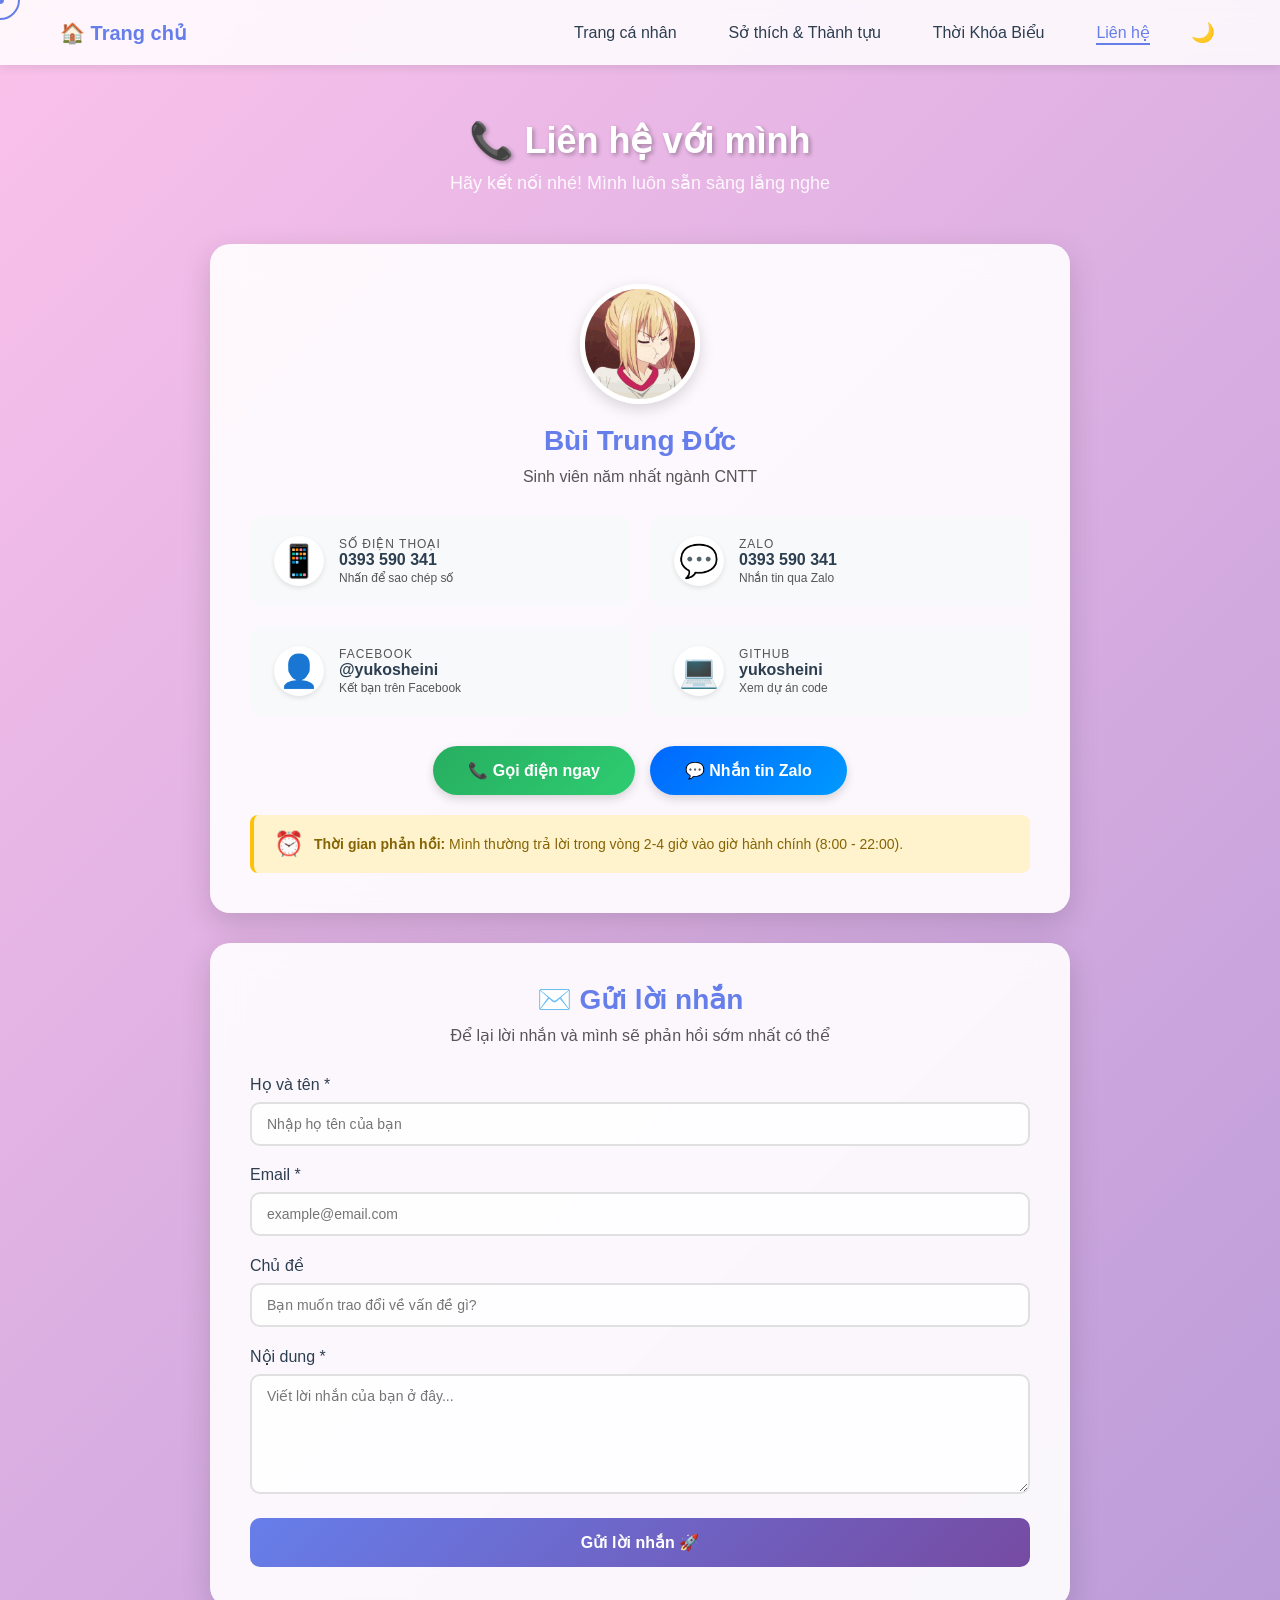
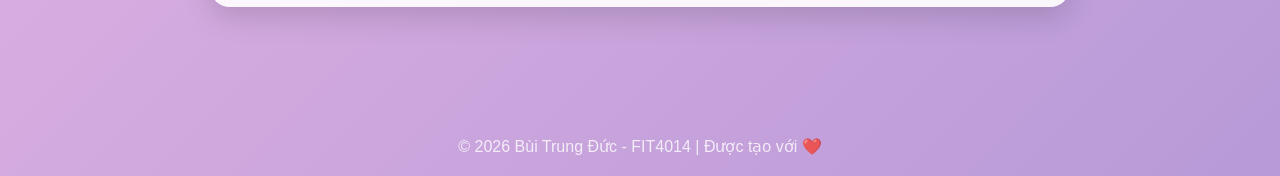
==== commit 4171cdea: "update" ====
--- a/contact.html
+++ b/contact.html
@@ -403,14 +403,19 @@
     <div class="cursor-outline"></div>
 
     <!-- Thanh điều hướng -->
+       <!-- Thanh điều hướng ĐÃ SỬA LỖI LINK -->
     <nav id="navbar">
         <div class="nav-container">
             <a href="index.html" class="logo hover-target">🏠 Trang chủ</a>
             <div class="nav-links">
                 <a href="index.html" class="hover-target">Trang cá nhân</a>
                 <a href="hello.html" class="hover-target">Sở thích & Thành tựu</a>
-                <a href="schedule.html" class="hover-target">Thời Khóa Biểu</a>
+                
+                <!-- ĐÃ SỬA: Link đúng về schedule.html -->
+                <a href="Schedule.html" class="hover-target">Thời Khóa Biểu</a>
+                
                 <a href="contact.html" class="active hover-target">Liên hệ</a>
+                
                 <!-- Nút đổi Theme -->
                 <button class="theme-toggle hover-target" id="theme-btn">🌙</button>
             </div>
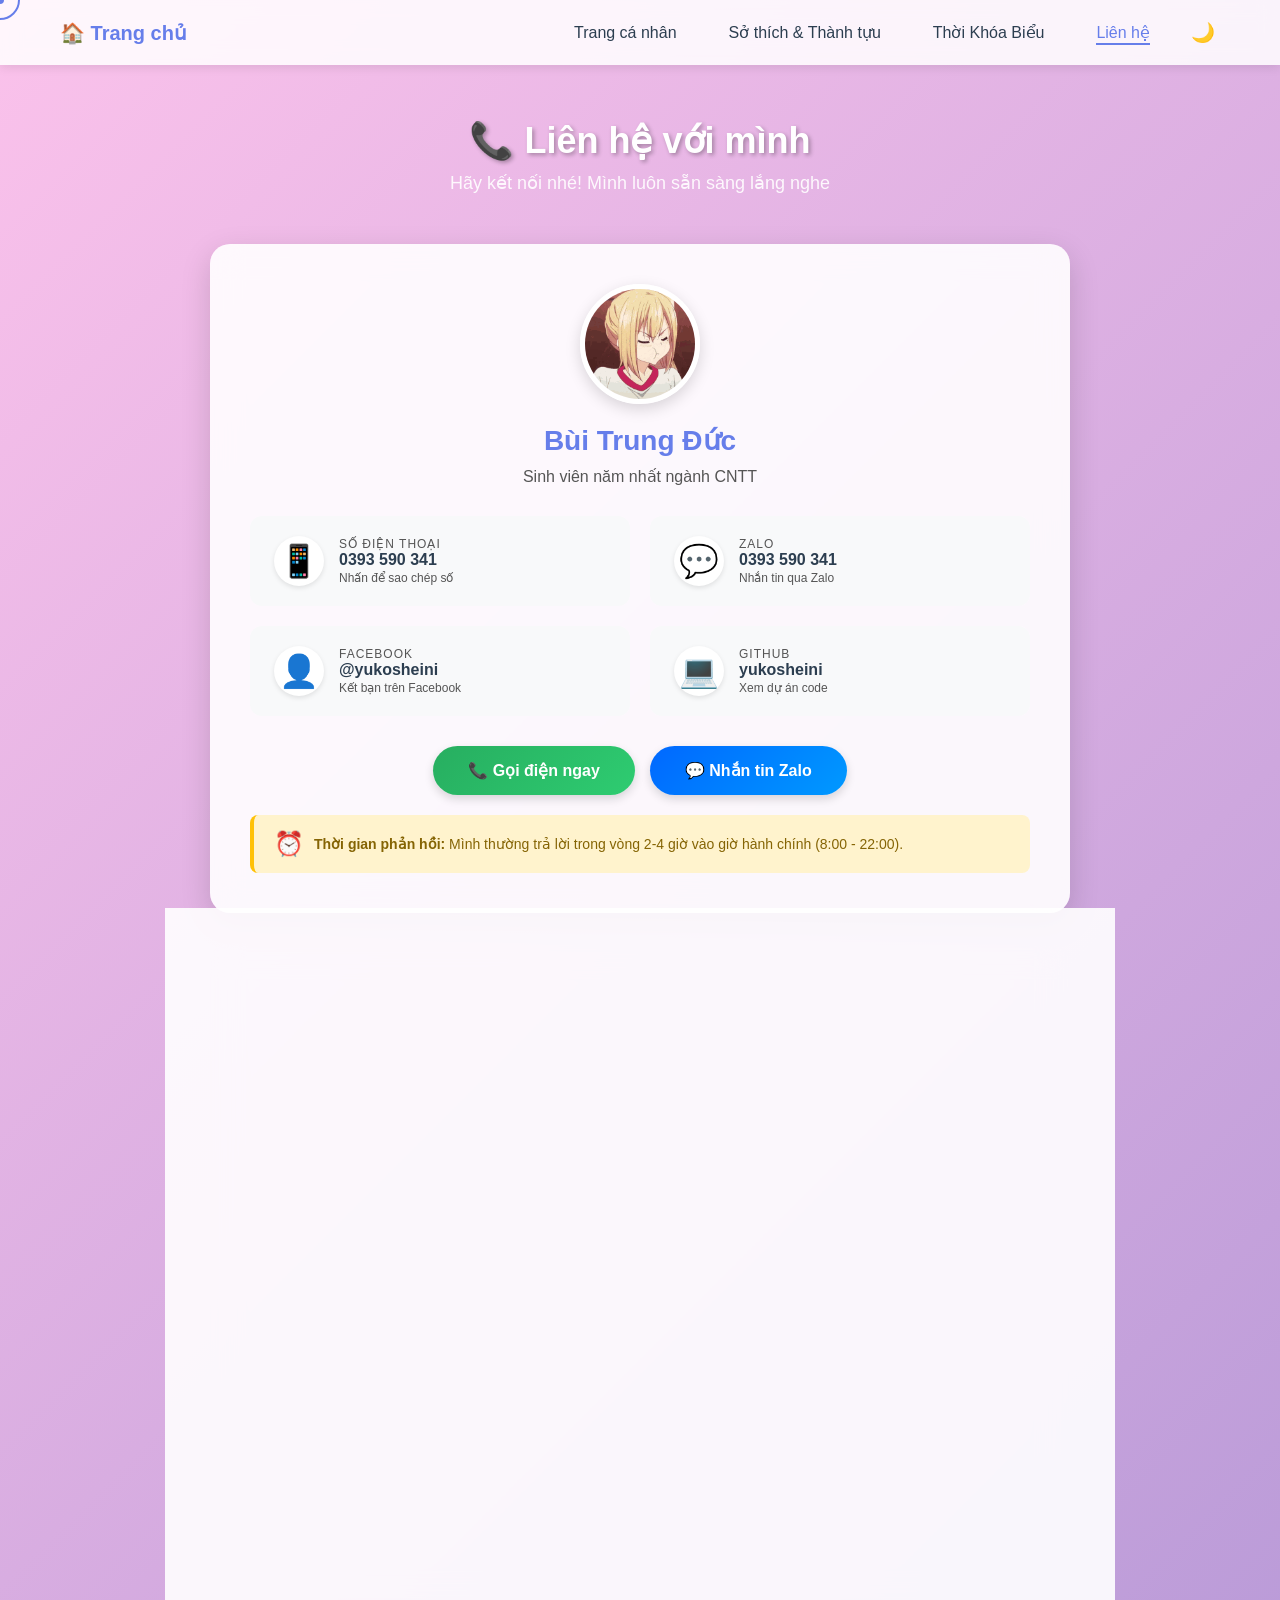
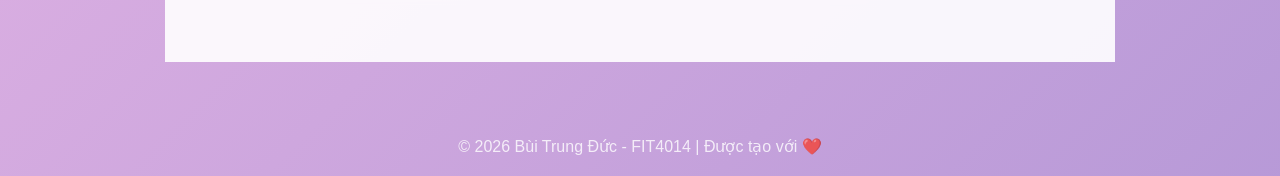
==== commit c342eaf6: "update" ====
--- a/contact.html
+++ b/contact.html
@@ -26,7 +26,7 @@
         }
 
         [data-theme="dark"] {
-            --bg-glass: rgba(30, 30, 40, 0.85); /* Nền card tối hơn */
+            --bg-glass: rgba(30, 30, 40, 0.85);
             --text-main: #ecf0f1;
             --text-muted: #bdc3c7;
             --shadow: 0 10px 30px rgba(0, 0, 0, 0.5);
@@ -66,7 +66,6 @@
 
         /* --- BACKGROUND ANIMATED --- */
         body {
-            /* Gradient nền động */
             background: linear-gradient(-45deg, #667eea, #764ba2, #a18cd1, #fbc2eb);
             background-size: 400% 400%;
             animation: gradientBG 15s ease infinite;
@@ -124,7 +123,7 @@
 
         nav .nav-links a {
             text-decoration: none;
-            color: var(--text-main); /* Đổi màu theo theme */
+            color: var(--text-main);
             font-weight: 500;
             padding: 8px 16px;
             border-radius: 8px;
@@ -152,12 +151,11 @@
             color: var(--primary-color);
         }
 
-        /* Nút đổi Theme */
         .theme-toggle {
             background: none; border: none;
             color: var(--text-main);
             font-size: 1.2rem;
-            cursor: pointer; /* Giữ nguyên vì đã có custom cursor */
+            cursor: pointer;
             padding: 5px;
             transition: transform 0.3s;
         }
@@ -199,8 +197,6 @@
             padding: 40px;
             box-shadow: var(--shadow);
             margin-bottom: 30px;
-            
-            /* Scroll Animation Initial State */
             opacity: 0;
             transform: translateY(40px);
             transition: transform 0.1s ease, opacity 0.6s ease, transform 0.6s ease, background-color 0.3s;
@@ -238,7 +234,6 @@
         
         .contact-avatar:hover { transform: scale(1.05) rotate(5deg); }
 
-        /* Contact Methods Grid */
         .contact-methods {
             display: grid;
             grid-template-columns: repeat(auto-fit, minmax(280px, 1fr));
@@ -276,7 +271,7 @@
             display: flex;
             align-items: center;
             justify-content: center;
-            background: white; /* Icon luôn nền trắng để nổi */
+            background: white;
             border-radius: 50%;
             box-shadow: 0 2px 5px rgba(0,0,0,0.1);
             flex-shrink: 0;
@@ -287,7 +282,6 @@
         .contact-info .value { font-size: 16px; font-weight: 600; color: var(--text-main); }
         .contact-info .hint { font-size: 12px; color: var(--text-muted); margin-top: 2px; }
 
-        /* Buttons */
         .action-buttons {
             display: flex;
             gap: 15px;
@@ -316,7 +310,6 @@
 
         .btn-action:hover { transform: translateY(-3px); filter: brightness(1.1); }
 
-        /* Form Styles */
         .form-group { margin-bottom: 20px; }
         .form-group label { display: block; margin-bottom: 8px; color: var(--text-main); font-weight: 500; }
         
@@ -354,8 +347,8 @@
         }
 
         .btn-submit:hover { transform: translateY(-2px); box-shadow: 0 6px 15px rgba(102, 126, 234, 0.4); }
-
-        /* Toast Notification */
+        .btn-submit:disabled { opacity: 0.6; cursor: not-allowed; transform: none; }
+
         .toast {
             position: fixed;
             top: 20px; right: 20px;
@@ -373,7 +366,6 @@
             border-left: 5px solid #27ae60;
         }
 
-        /* Footer */
         footer {
             text-align: center;
             color: white;
@@ -382,7 +374,6 @@
             opacity: 0.8;
         }
 
-        /* Responsive */
         @media (max-width: 768px) {
             nav .nav-container { flex-direction: column; gap: 10px; }
             .page-title h1 { font-size: 28px; }
@@ -390,7 +381,6 @@
             .contact-methods { grid-template-columns: 1fr; }
             .action-buttons { flex-direction: column; }
             .btn-action { width: 100%; justify-content: center; }
-            
             .cursor-dot, .cursor-outline { display: none; }
             * { cursor: auto; }
         }
@@ -398,25 +388,17 @@
 </head>
 <body data-theme="light">
 
-    <!-- Custom Cursor Elements -->
     <div class="cursor-dot"></div>
     <div class="cursor-outline"></div>
 
-    <!-- Thanh điều hướng -->
-       <!-- Thanh điều hướng ĐÃ SỬA LỖI LINK -->
     <nav id="navbar">
         <div class="nav-container">
             <a href="index.html" class="logo hover-target">🏠 Trang chủ</a>
             <div class="nav-links">
                 <a href="index.html" class="hover-target">Trang cá nhân</a>
                 <a href="hello.html" class="hover-target">Sở thích & Thành tựu</a>
-                
-                <!-- ĐÃ SỬA: Link đúng về schedule.html -->
                 <a href="Schedule.html" class="hover-target">Thời Khóa Biểu</a>
-                
                 <a href="contact.html" class="active hover-target">Liên hệ</a>
-                
-                <!-- Nút đổi Theme -->
                 <button class="theme-toggle hover-target" id="theme-btn">🌙</button>
             </div>
         </div>
@@ -428,16 +410,13 @@
             <p>Hãy kết nối nhé! Mình luôn sẵn sàng lắng nghe</p>
         </div>
 
-        <!-- Card thông tin liên hệ -->
         <div class="card contact-card hover-target">
             <img src="assets/images/avatar.jpg" alt="Bùi Trung Đức" class="contact-avatar" onerror="this.src='https://via.placeholder.com/120'">
             
             <h2>Bùi Trung Đức</h2>
             <p class="subtitle">Sinh viên năm nhất ngành CNTT</p>
 
-            <!-- Các phương thức liên hệ -->
             <div class="contact-methods">
-                <!-- Số điện thoại -->
                 <a href="tel:0393590341" class="contact-item phone hover-target">
                     <div class="contact-icon">📱</div>
                     <div class="contact-info">
@@ -447,7 +426,6 @@
                     </div>
                 </a>
 
-                <!-- Zalo -->
                 <a href="https://zalo.me/0393590341" target="_blank" class="contact-item zalo hover-target">
                     <div class="contact-icon">💬</div>
                     <div class="contact-info">
@@ -457,7 +435,6 @@
                     </div>
                 </a>
 
-                <!-- Facebook -->
                 <a href="https://facebook.com/@yukosheini" target="_blank" class="contact-item facebook hover-target">
                     <div class="contact-icon">👤</div>
                     <div class="contact-info">
@@ -467,7 +444,6 @@
                     </div>
                 </a>
 
-                <!-- GitHub -->
                 <a href="https://github.com/yukosheini" target="_blank" class="contact-item github hover-target">
                     <div class="contact-icon">💻</div>
                     <div class="contact-info">
@@ -478,17 +454,11 @@
                 </a>
             </div>
 
-            <!-- Nút hành động lớn -->
             <div class="action-buttons">
-                <a href="tel:0393590341" class="btn-action btn-call hover-target">
-                    📞 Gọi điện ngay
-                </a>
-                <a href="https://zalo.me/0393590341" target="_blank" class="btn-action btn-zalo hover-target">
-                    💬 Nhắn tin Zalo
-                </a>
+                <a href="tel:0393590341" class="btn-action btn-call hover-target">📞 Gọi điện ngay</a>
+                <a href="https://zalo.me/0393590341" target="_blank" class="btn-action btn-zalo hover-target">💬 Nhắn tin Zalo</a>
             </div>
 
-            <!-- Thời gian phản hồi -->
             <div class="response-time" style="background: #fff3cd; border-left: 4px solid #ffc107; padding: 15px 20px; border-radius: 8px; margin-top: 20px; display: flex; align-items: center; gap: 10px;">
                 <div class="icon" style="font-size: 24px;">⏰</div>
                 <div class="text" style="color: #856404; font-size: 14px;">
@@ -497,12 +467,15 @@
             </div>
         </div>
 
-        <!-- Form liên hệ -->
         <div class="card contact-form-card hover-target">
             <h2>✉️ Gửi lời nhắn</h2>
             <p class="subtitle">Để lại lời nhắn và mình sẽ phản hồi sớm nhất có thể</p>
 
-            <form id="contactForm">
+            <!-- FORM ĐÃ CẬP NHẬT VỚI FORMSPREE -->
+            <form id="contactForm" action="https://formspree.io/f/myezpbaj" method="POST">
+                <input type="hidden" name="_subject" value=" Tin nhắn mới từ Website Bùi Trung Đức!">
+                <input type="hidden" name="_template" value="table">
+                
                 <div class="form-group">
                     <label for="name">Họ và tên *</label>
                     <input type="text" id="name" name="name" placeholder="Nhập họ tên của bạn" required>
@@ -523,7 +496,7 @@
                     <textarea id="message" name="message" placeholder="Viết lời nhắn của bạn ở đây..." required></textarea>
                 </div>
 
-                <button type="submit" class="btn-submit hover-target">Gửi lời nhắn 🚀</button>
+                <button type="submit" class="btn-submit hover-target" id="submitBtn">Gửi lời nhắn </button>
             </form>
         </div>
     </main>
@@ -535,11 +508,10 @@
     <script>
         document.addEventListener('DOMContentLoaded', () => {
             
-            // --- 1. THEME TOGGLE LOGIC (NEW) ---
+            // --- 1. THEME TOGGLE LOGIC ---
             const themeBtn = document.getElementById('theme-btn');
             const body = document.body;
             
-            // Kiểm tra localStorage hoặc mặc định là light
             const currentTheme = localStorage.getItem('theme') || 'light';
             body.setAttribute('data-theme', currentTheme);
             themeBtn.textContent = currentTheme === 'dark' ? '☀️' : '🌙';
@@ -636,8 +608,7 @@
                 });
             }
 
-            // --- 6. COPY NUMBER & FORM HANDLING ---
-            
+            // --- 6. COPY NUMBER ---
             const phoneItem = document.querySelector('.contact-item.phone');
             if(phoneItem && window.innerWidth > 768) {
                 phoneItem.addEventListener('click', (e) => {
@@ -651,32 +622,59 @@
                 if(hint) hint.textContent = "Nhấn để sao chép số";
             }
 
+            // --- 7. FORM HANDLING WITH FORMSPREE ---
             const form = document.getElementById('contactForm');
-            const submitBtn = document.querySelector('.btn-submit');
+            const submitBtn = document.getElementById('submitBtn');
             const originalBtnText = submitBtn.innerHTML;
 
-            form.addEventListener('submit', function(e) {
-                e.preventDefault();
+            async function handleSubmit(event) {
+                event.preventDefault();
                 
                 submitBtn.disabled = true;
                 submitBtn.innerHTML = 'Đang gửi... ⏳';
-                submitBtn.style.opacity = "0.7";
-
-                setTimeout(() => {
-                    form.reset();
+                
+                const formData = new FormData(form);
+                
+                try {
+                    const response = await fetch(form.action, {
+                        method: 'POST',
+                        body: formData,
+                        headers: {
+                            'Accept': 'application/json'
+                        }
+                    });
+                    
+                    if (response.ok) {
+                        form.reset();
+                        showToast('success', '✅ Gửi thành công!', 'Cảm ơn bạn, mình sẽ phản hồi sớm nhất.');
+                    } else {
+                        const data = await response.json();
+                        if (data.errors) {
+                            showToast('error', '❌ Lỗi!', data.errors.map(e => e.message).join(', '));
+                        } else {
+                            showToast('error', '❌ Lỗi!', 'Có lỗi xảy ra khi gửi tin nhắn.');
+                        }
+                    }
+                } catch (error) {
+                    showToast('error', '❌ Lỗi kết nối!', 'Vui lòng kiểm tra mạng internet và thử lại.');
+                } finally {
                     submitBtn.disabled = false;
                     submitBtn.innerHTML = originalBtnText;
-                    submitBtn.style.opacity = "1";
-                    
-                    showToast('success', 'Gửi thành công!', 'Cảm ơn bạn, mình sẽ phản hồi sớm nhất.');
-                }, 2000);
-            });
-
+                }
+            }
+
+            form.addEventListener('submit', handleSubmit);
+
+            // --- 8. TOAST NOTIFICATION ---
             function showToast(type, title, message) {
+                const existingToast = document.querySelector('.toast');
+                if (existingToast) existingToast.remove();
+                
                 const toast = document.createElement('div');
                 toast.className = 'toast';
+                toast.style.borderLeftColor = type === 'success' ? '#27ae60' : '#e74c3c';
                 toast.innerHTML = `
-                    <div style="font-size: 24px;">${type === 'success' ? '✅' : 'ℹ️'}</div>
+                    <div style="font-size: 24px;">${type === 'success' ? '✅' : '❌'}</div>
                     <div>
                         <h4 style="margin: 0; color: #333; font-size: 16px;">${title}</h4>
                         <p style="margin: 5px 0 0; color: #666; font-size: 14px;">${message}</p>
@@ -687,7 +685,9 @@
                 setTimeout(() => toast.style.transform = "translateX(0)", 100);
                 setTimeout(() => {
                     toast.style.transform = "translateX(120%)";
-                    setTimeout(() => document.body.removeChild(toast), 400);
+                    setTimeout(() => {
+                        if (toast.parentNode) toast.remove();
+                    }, 400);
                 }, 4000);
             }
         });
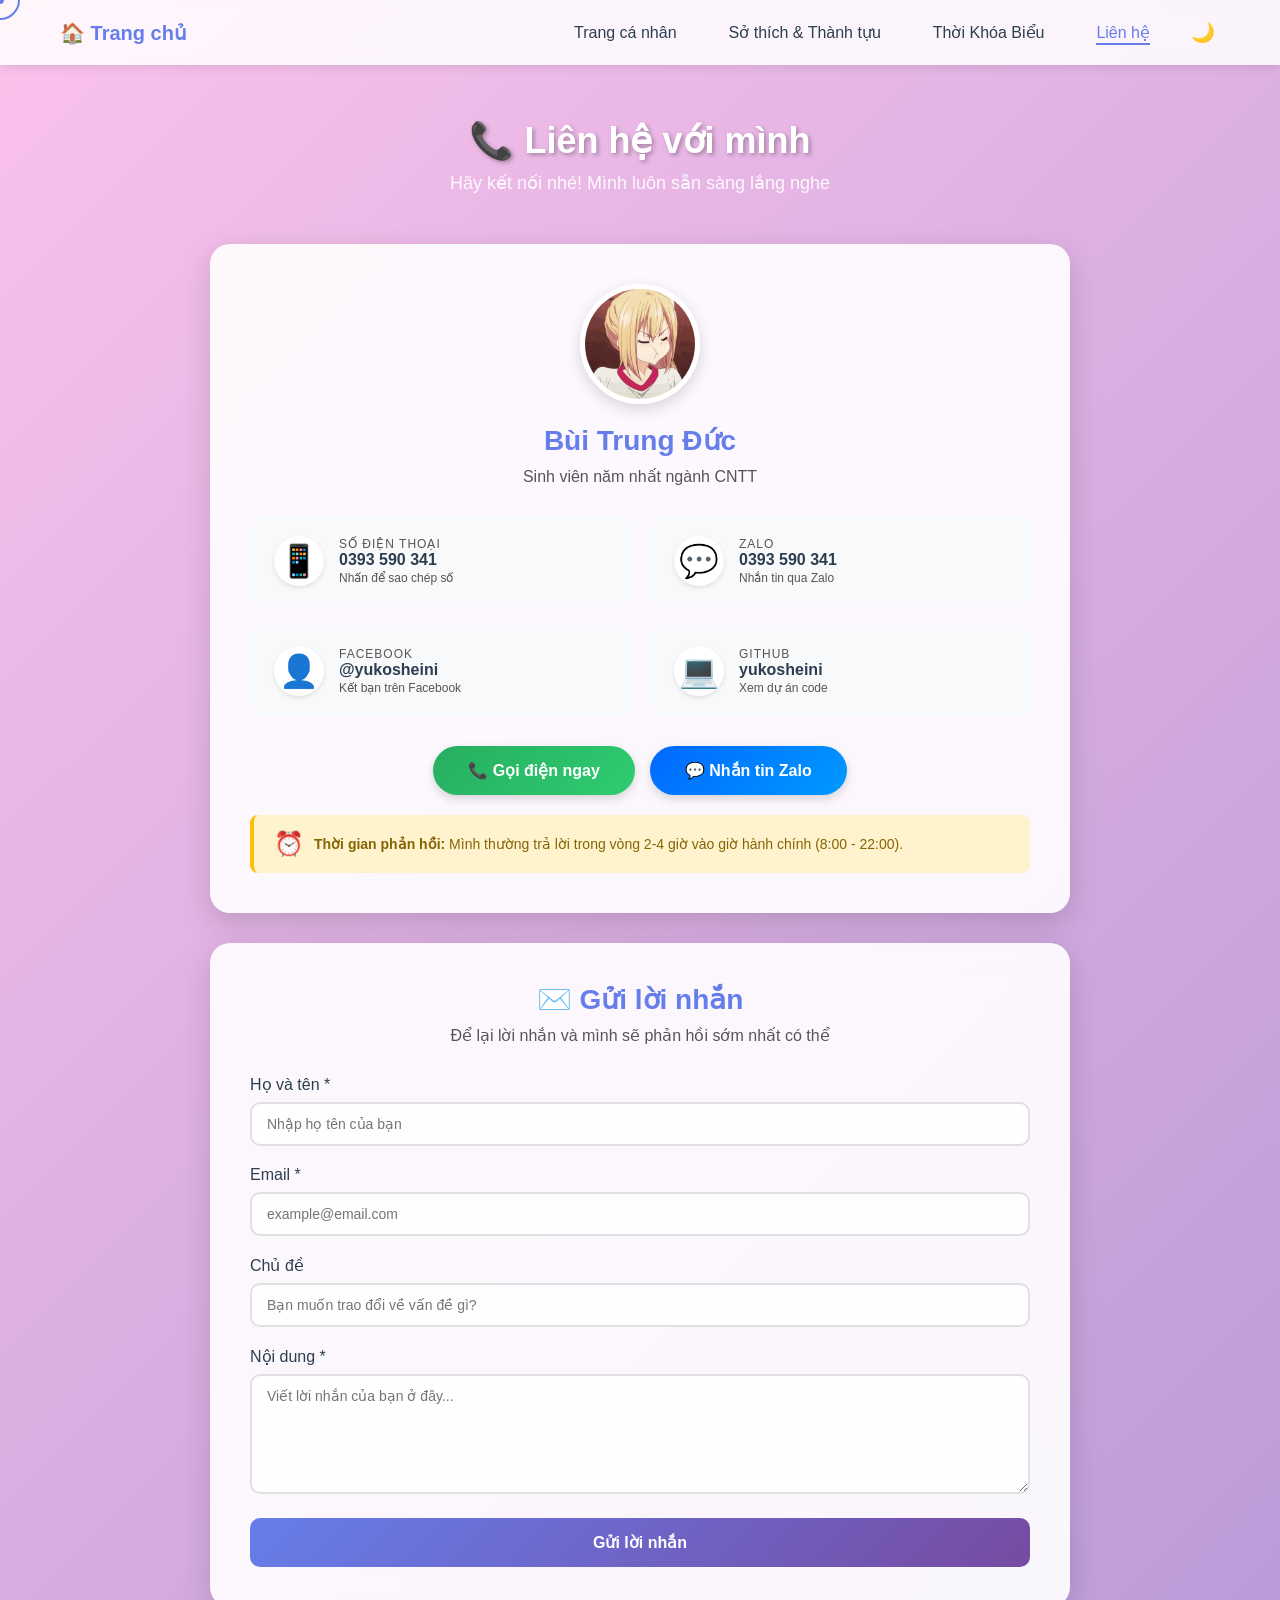
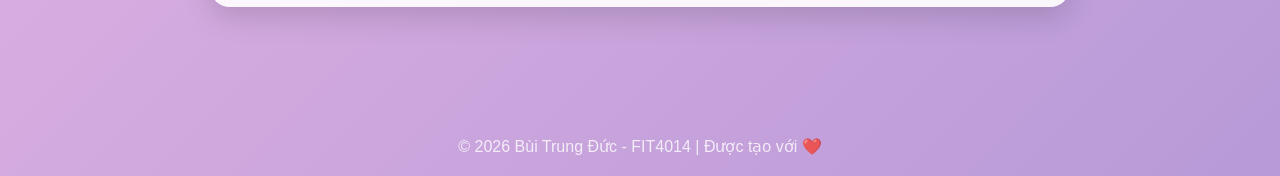
==== commit aaa2f3b9: "update" ====
--- a/contact.html
+++ b/contact.html
@@ -472,7 +472,7 @@
             <p class="subtitle">Để lại lời nhắn và mình sẽ phản hồi sớm nhất có thể</p>
 
             <!-- FORM ĐÃ CẬP NHẬT VỚI FORMSPREE -->
-            <form id="contactForm" action="https://formspree.io/f/myezpbaj" method="POST">
+            <form id="contactForm" action="https://formspree.io/f/MÃ_FORM_CỦA_BẠN" method="POST">
                 <input type="hidden" name="_subject" value=" Tin nhắn mới từ Website Bùi Trung Đức!">
                 <input type="hidden" name="_template" value="table">
                 
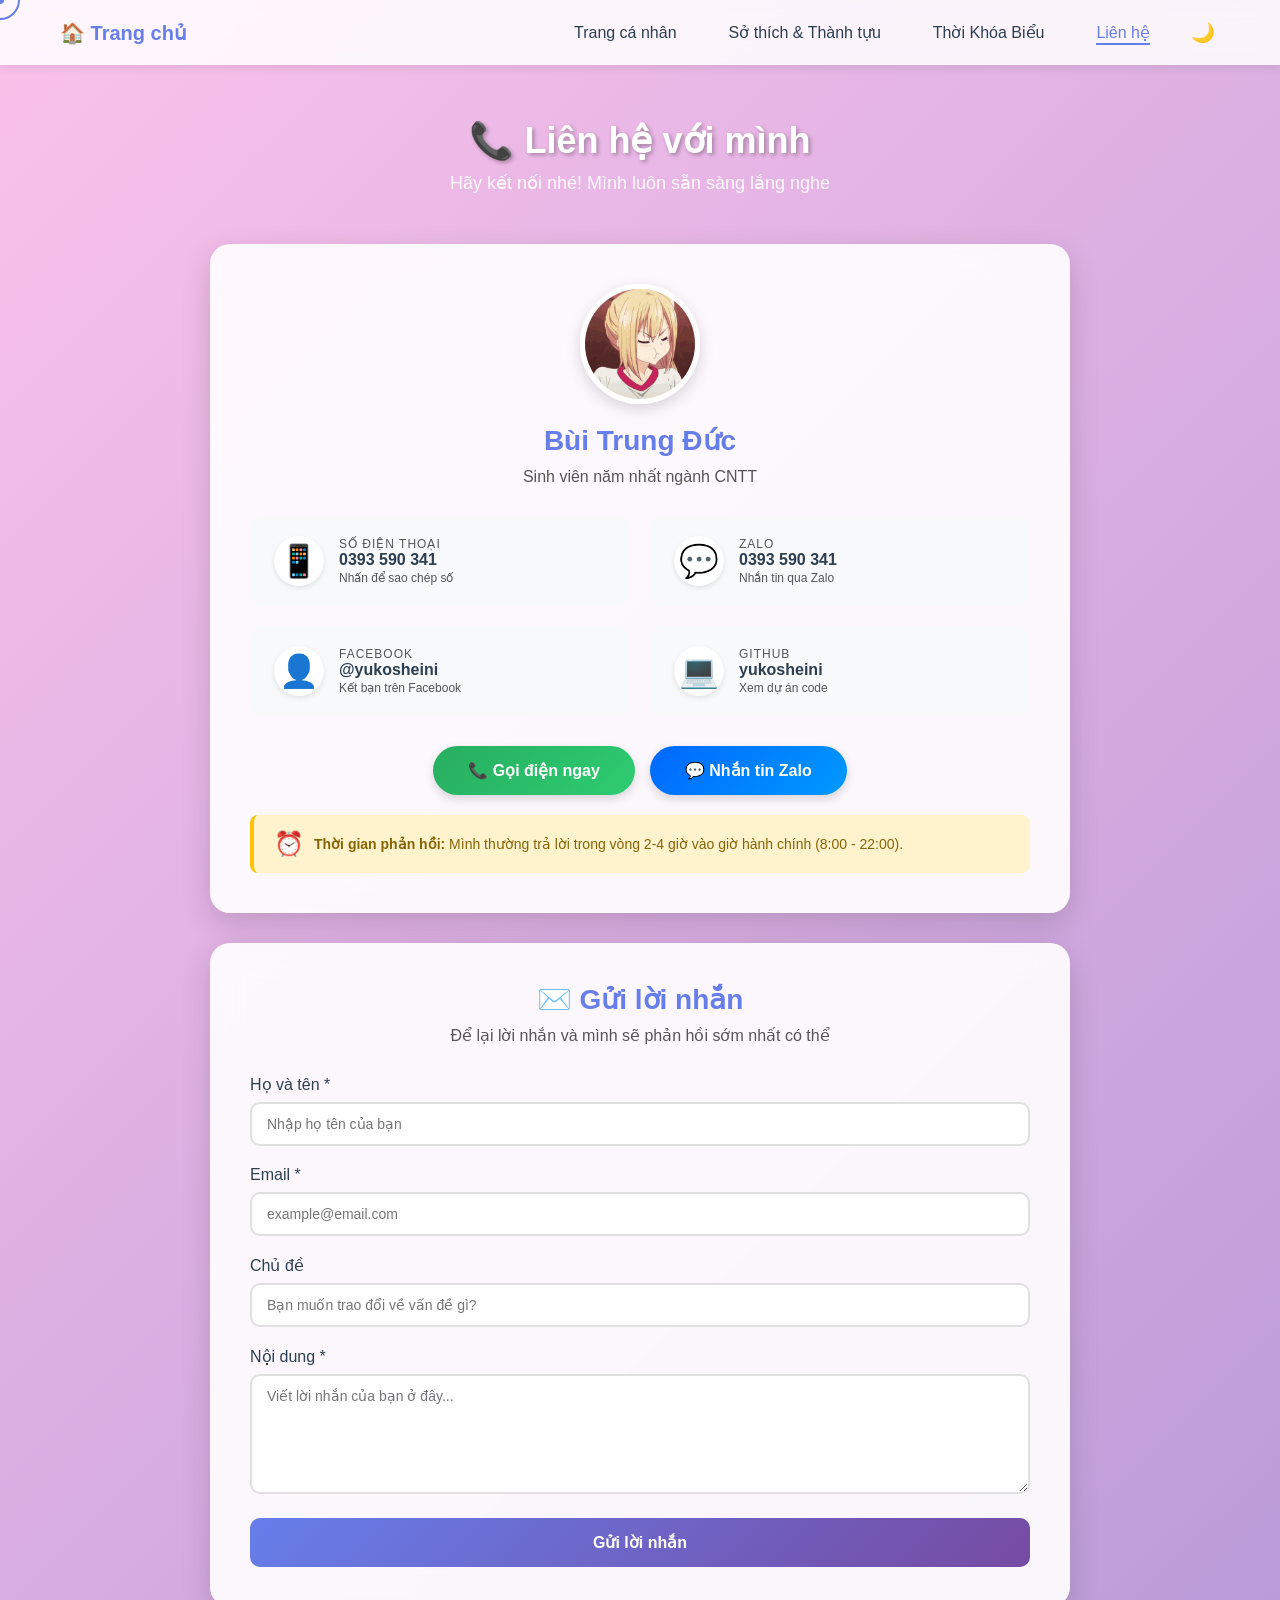
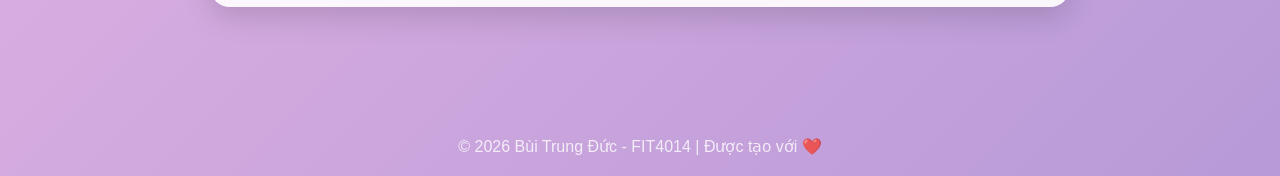
==== commit 44da872e: "update" ====
--- a/contact.html
+++ b/contact.html
@@ -472,32 +472,31 @@
             <p class="subtitle">Để lại lời nhắn và mình sẽ phản hồi sớm nhất có thể</p>
 
             <!-- FORM ĐÃ CẬP NHẬT VỚI FORMSPREE -->
-            <form id="contactForm" action="https://formspree.io/f/MÃ_FORM_CỦA_BẠN" method="POST">
-                <input type="hidden" name="_subject" value=" Tin nhắn mới từ Website Bùi Trung Đức!">
-                <input type="hidden" name="_template" value="table">
-                
-                <div class="form-group">
-                    <label for="name">Họ và tên *</label>
-                    <input type="text" id="name" name="name" placeholder="Nhập họ tên của bạn" required>
-                </div>
-
-                <div class="form-group">
-                    <label for="email">Email *</label>
-                    <input type="email" id="email" name="email" placeholder="example@email.com" required>
-                </div>
-
-                <div class="form-group">
-                    <label for="subject">Chủ đề</label>
-                    <input type="text" id="subject" name="subject" placeholder="Bạn muốn trao đổi về vấn đề gì?">
-                </div>
-
-                <div class="form-group">
-                    <label for="message">Nội dung *</label>
-                    <textarea id="message" name="message" placeholder="Viết lời nhắn của bạn ở đây..." required></textarea>
-                </div>
-
-                <button type="submit" class="btn-submit hover-target" id="submitBtn">Gửi lời nhắn </button>
-            </form>
+           <form id="contactForm" action="https://formspree.io/f/myezpbaj" method="POST">
+    <input type="hidden" name="_subject" value="Tin nhắn mới từ Website Bùi Trung Đức!">
+    
+    <div class="form-group">
+        <label for="name">Họ và tên *</label>
+        <input type="text" id="name" name="name" placeholder="Nhập họ tên của bạn" required>
+    </div>
+
+    <div class="form-group">
+        <label for="email">Email *</label>
+        <input type="email" id="email" name="email" placeholder="example@email.com" required>
+    </div>
+
+    <div class="form-group">
+        <label for="subject">Chủ đề</label>
+        <input type="text" id="subject" name="subject" placeholder="Bạn muốn trao đổi về vấn đề gì?">
+    </div>
+
+    <div class="form-group">
+        <label for="message">Nội dung *</label>
+        <textarea id="message" name="message" placeholder="Viết lời nhắn của bạn ở đây..." required></textarea>
+    </div>
+
+    <button type="submit" class="btn-submit hover-target" id="submitBtn">Gửi lời nhắn </button>
+</form>
         </div>
     </main>
 
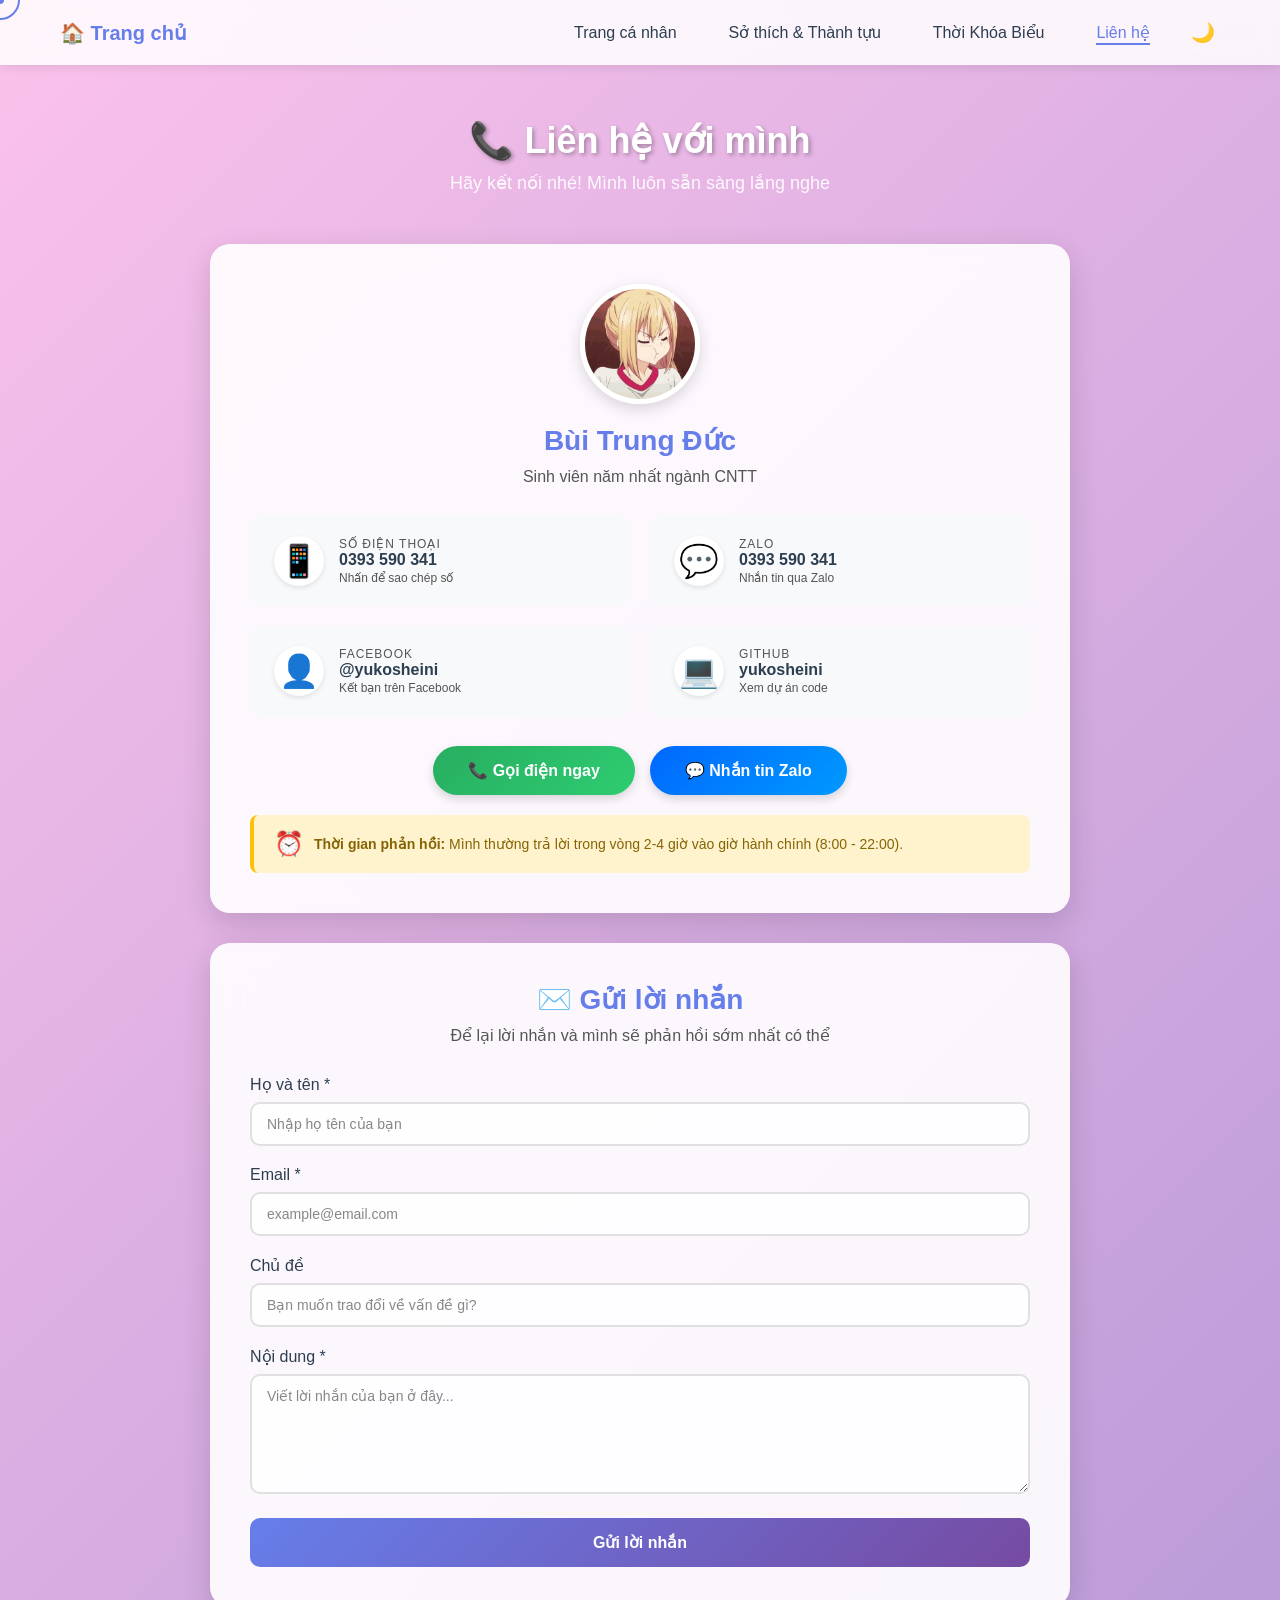
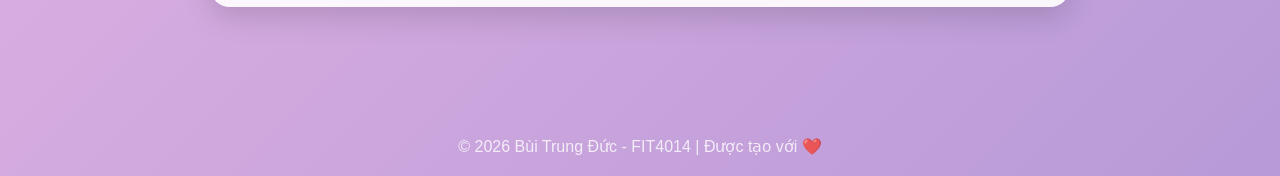
==== commit 80cf6b89: "update" ====
--- a/contact.html
+++ b/contact.html
@@ -30,7 +30,7 @@
             --text-main: #ecf0f1;
             --text-muted: #bdc3c7;
             --shadow: 0 10px 30px rgba(0, 0, 0, 0.5);
-            --input-bg: rgba(0,0,0,0.2);
+            --input-bg: rgba(255, 255, 255, 0.1); /* Nền input trong suốt nhẹ ở dark mode */
             --nav-bg: rgba(30, 30, 40, 0.85);
             --nav-scrolled: rgba(30, 30, 40, 0.98);
             --item-bg: rgba(255, 255, 255, 0.05);
@@ -310,6 +310,7 @@
 
         .btn-action:hover { transform: translateY(-3px); filter: brightness(1.1); }
 
+        /* --- FORM STYLES UPDATED --- */
         .form-group { margin-bottom: 20px; }
         .form-group label { display: block; margin-bottom: 8px; color: var(--text-main); font-weight: 500; }
         
@@ -320,15 +321,32 @@
             border-radius: 10px;
             font-size: 14px;
             font-family: inherit;
-            transition: border-color 0.3s ease;
-            background: var(--input-bg);
-            color: var(--text-main);
+            transition: all 0.3s ease;
+            
+            /* Sử dụng biến màu sắc để đồng bộ với theme */
+            background-color: var(--input-bg) !important; 
+            color: var(--text-main) !important; /* Ép màu chữ theo theme */
+        }
+
+        /* Màu chữ của placeholder (gợi ý) */
+        .form-group input::placeholder, 
+        .form-group textarea::placeholder {
+            color: var(--text-muted);
+            opacity: 0.7;
         }
 
         .form-group input:focus, .form-group textarea:focus {
             outline: none;
             border-color: var(--primary-color);
-            background: rgba(255,255,255,0.95);
+            box-shadow: 0 0 10px rgba(102, 126, 234, 0.2);
+        }
+
+        /* Riêng cho chế độ Dark Mode khi Focus để đảm bảo dễ đọc */
+        [data-theme="dark"] .form-group input:focus, 
+        [data-theme="dark"] .form-group textarea:focus {
+            background-color: rgba(0, 0, 0, 0.3) !important; /* Nền tối hơn một chút khi focus ở dark mode */
+            color: #ffffff !important; /* Chữ trắng rõ ràng */
+            border-color: #a18cd1;
         }
 
         .form-group textarea { resize: vertical; min-height: 120px; }
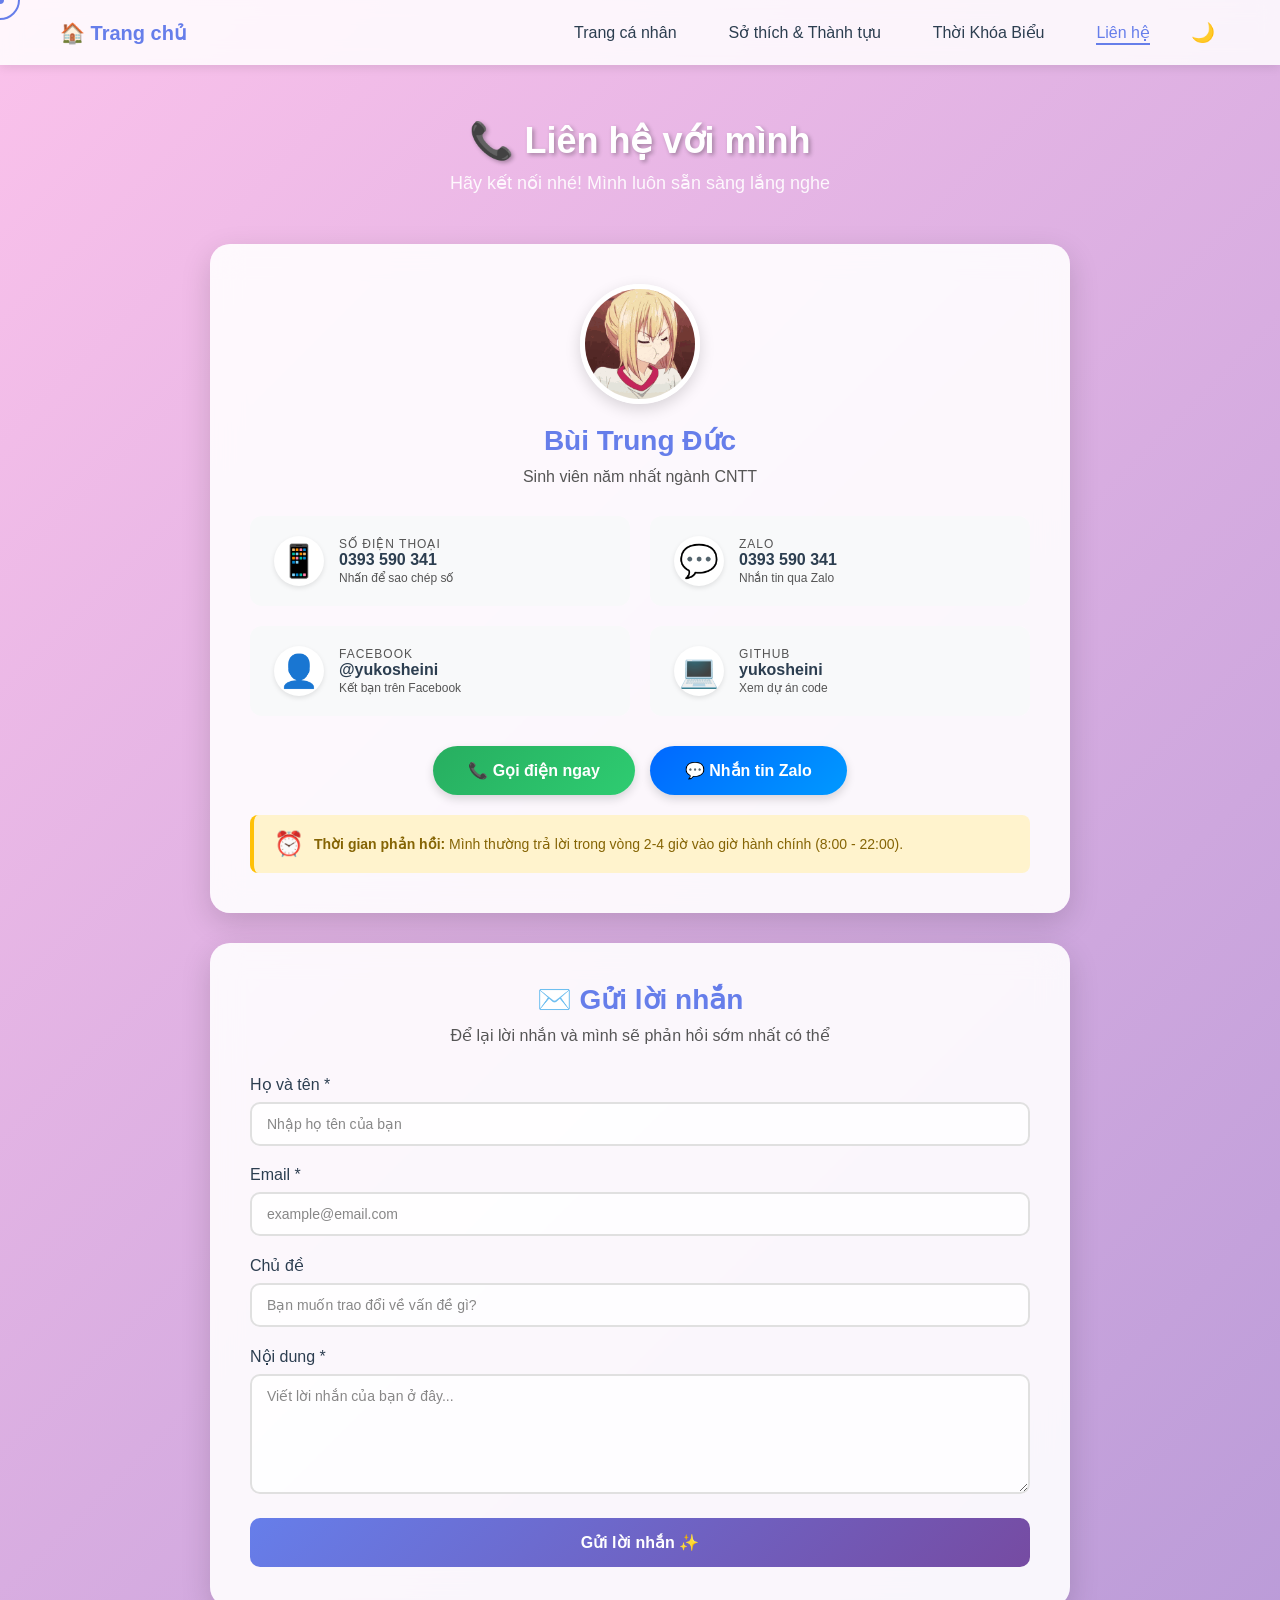
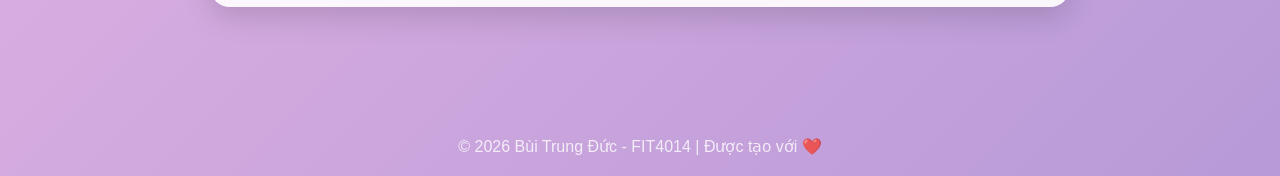
==== commit 50f196fe: "update" ====
--- a/contact.html
+++ b/contact.html
@@ -30,7 +30,7 @@
             --text-main: #ecf0f1;
             --text-muted: #bdc3c7;
             --shadow: 0 10px 30px rgba(0, 0, 0, 0.5);
-            --input-bg: rgba(255, 255, 255, 0.1); /* Nền input trong suốt nhẹ ở dark mode */
+            --input-bg: rgba(255, 255, 255, 0.1);
             --nav-bg: rgba(30, 30, 40, 0.85);
             --nav-scrolled: rgba(30, 30, 40, 0.98);
             --item-bg: rgba(255, 255, 255, 0.05);
@@ -80,6 +80,27 @@
             0% { background-position: 0% 50%; }
             50% { background-position: 100% 50%; }
             100% { background-position: 0% 50%; }
+        }
+
+        /* --- SNOWFLAKE EFFECT --- */
+        .snowflake {
+            position: fixed;
+            pointer-events: none;
+            z-index: 9998;
+            opacity: 0;
+            animation: snowfall linear forwards;
+            user-select: none;
+        }
+
+        @keyframes snowfall {
+            0% {
+                opacity: 1;
+                transform: translateY(0) rotate(0deg) scale(1);
+            }
+            100% {
+                opacity: 0;
+                transform: translateY(150px) rotate(360deg) scale(0.5);
+            }
         }
 
         /* --- NAVBAR --- */
@@ -323,12 +344,10 @@
             font-family: inherit;
             transition: all 0.3s ease;
             
-            /* Sử dụng biến màu sắc để đồng bộ với theme */
             background-color: var(--input-bg) !important; 
-            color: var(--text-main) !important; /* Ép màu chữ theo theme */
-        }
-
-        /* Màu chữ của placeholder (gợi ý) */
+            color: var(--text-main) !important;
+        }
+
         .form-group input::placeholder, 
         .form-group textarea::placeholder {
             color: var(--text-muted);
@@ -341,11 +360,10 @@
             box-shadow: 0 0 10px rgba(102, 126, 234, 0.2);
         }
 
-        /* Riêng cho chế độ Dark Mode khi Focus để đảm bảo dễ đọc */
         [data-theme="dark"] .form-group input:focus, 
         [data-theme="dark"] .form-group textarea:focus {
-            background-color: rgba(0, 0, 0, 0.3) !important; /* Nền tối hơn một chút khi focus ở dark mode */
-            color: #ffffff !important; /* Chữ trắng rõ ràng */
+            background-color: rgba(0, 0, 0, 0.3) !important;
+            color: #ffffff !important;
             border-color: #a18cd1;
         }
 
@@ -489,32 +507,31 @@
             <h2>✉️ Gửi lời nhắn</h2>
             <p class="subtitle">Để lại lời nhắn và mình sẽ phản hồi sớm nhất có thể</p>
 
-            <!-- FORM ĐÃ CẬP NHẬT VỚI FORMSPREE -->
-           <form id="contactForm" action="https://formspree.io/f/myezpbaj" method="POST">
-    <input type="hidden" name="_subject" value="Tin nhắn mới từ Website Bùi Trung Đức!">
-    
-    <div class="form-group">
-        <label for="name">Họ và tên *</label>
-        <input type="text" id="name" name="name" placeholder="Nhập họ tên của bạn" required>
-    </div>
-
-    <div class="form-group">
-        <label for="email">Email *</label>
-        <input type="email" id="email" name="email" placeholder="example@email.com" required>
-    </div>
-
-    <div class="form-group">
-        <label for="subject">Chủ đề</label>
-        <input type="text" id="subject" name="subject" placeholder="Bạn muốn trao đổi về vấn đề gì?">
-    </div>
-
-    <div class="form-group">
-        <label for="message">Nội dung *</label>
-        <textarea id="message" name="message" placeholder="Viết lời nhắn của bạn ở đây..." required></textarea>
-    </div>
-
-    <button type="submit" class="btn-submit hover-target" id="submitBtn">Gửi lời nhắn </button>
-</form>
+            <form id="contactForm" action="https://formspree.io/f/myezpbaj" method="POST">
+                <input type="hidden" name="_subject" value="Tin nhắn mới từ Website Bùi Trung Đức!">
+                
+                <div class="form-group">
+                    <label for="name">Họ và tên *</label>
+                    <input type="text" id="name" name="name" placeholder="Nhập họ tên của bạn" required>
+                </div>
+
+                <div class="form-group">
+                    <label for="email">Email *</label>
+                    <input type="email" id="email" name="email" placeholder="example@email.com" required>
+                </div>
+
+                <div class="form-group">
+                    <label for="subject">Chủ đề</label>
+                    <input type="text" id="subject" name="subject" placeholder="Bạn muốn trao đổi về vấn đề gì?">
+                </div>
+
+                <div class="form-group">
+                    <label for="message">Nội dung *</label>
+                    <textarea id="message" name="message" placeholder="Viết lời nhắn của bạn ở đây..." required></textarea>
+                </div>
+
+                <button type="submit" class="btn-submit hover-target" id="submitBtn">Gửi lời nhắn ✨</button>
+            </form>
         </div>
     </main>
 
@@ -565,7 +582,76 @@
                 el.addEventListener('mouseleave', () => document.body.classList.remove('hovering'));
             });
 
-            // --- 3. SMART NAVBAR ---
+            // --- 3. SNOWFLAKE EFFECT ON HOVER LINKS ---
+            const snowflakes = ['❄', '❅', '❆', '✦', '✧', '⭐', '✨'];
+            let snowflakeInterval;
+
+            function createSnowflake(x, y) {
+                const snowflake = document.createElement('div');
+                snowflake.className = 'snowflake';
+                snowflake.textContent = snowflakes[Math.floor(Math.random() * snowflakes.length)];
+                
+                // Random size between 10px and 20px
+                const size = Math.random() * 10 + 10;
+                snowflake.style.fontSize = `${size}px`;
+                
+                // Set initial position
+                snowflake.style.left = `${x}px`;
+                snowflake.style.top = `${y}px`;
+                
+                // Random horizontal drift
+                const drift = (Math.random() - 0.5) * 100;
+                snowflake.style.setProperty('--drift', `${drift}px`);
+                
+                // Random animation duration between 1s and 2s
+                const duration = Math.random() * 1 + 1;
+                snowflake.style.animationDuration = `${duration}s`;
+                
+                // Random color (white or light blue)
+                const colors = ['#ffffff', '#e0f7ff', '#b3e5fc', '#81d4fa'];
+                snowflake.style.color = colors[Math.floor(Math.random() * colors.length)];
+                
+                document.body.appendChild(snowflake);
+                
+                // Remove after animation completes
+                setTimeout(() => {
+                    if (snowflake.parentNode) {
+                        snowflake.remove();
+                    }
+                }, duration * 1000);
+            }
+
+            function startSnowfall(element) {
+                const rect = element.getBoundingClientRect();
+                
+                // Create snowflakes at intervals
+                snowflakeInterval = setInterval(() => {
+                    const x = rect.left + Math.random() * rect.width;
+                    const y = rect.top + Math.random() * 10;
+                    createSnowflake(x, y);
+                }, 100); // Create a new snowflake every 100ms
+            }
+
+            function stopSnowfall() {
+                if (snowflakeInterval) {
+                    clearInterval(snowflakeInterval);
+                    snowflakeInterval = null;
+                }
+            }
+
+            // Add snowfall effect to all <a> tags
+            const allLinks = document.querySelectorAll('a');
+            allLinks.forEach(link => {
+                link.addEventListener('mouseenter', (e) => {
+                    startSnowfall(link);
+                });
+                
+                link.addEventListener('mouseleave', () => {
+                    stopSnowfall();
+                });
+            });
+
+            // --- 4. SMART NAVBAR ---
             let lastScrollTop = 0;
             const navbar = document.getElementById('navbar');
 
@@ -586,7 +672,7 @@
                 lastScrollTop = scrollTop;
             });
 
-            // --- 4. SCROLL REVEAL ANIMATION ---
+            // --- 5. SCROLL REVEAL ANIMATION ---
             const observerOptions = {
                 threshold: 0.1,
                 rootMargin: "0px 0px -50px 0px"
@@ -605,7 +691,7 @@
                 observer.observe(card);
             });
 
-            // --- 5. 3D TILT EFFECT ---
+            // --- 6. 3D TILT EFFECT ---
             if (window.matchMedia("(min-width: 769px)").matches) {
                 document.querySelectorAll('.card').forEach(card => {
                     card.addEventListener('mousemove', (e) => {
@@ -625,7 +711,7 @@
                 });
             }
 
-            // --- 6. COPY NUMBER ---
+            // --- 7. COPY NUMBER ---
             const phoneItem = document.querySelector('.contact-item.phone');
             if(phoneItem && window.innerWidth > 768) {
                 phoneItem.addEventListener('click', (e) => {
@@ -639,7 +725,7 @@
                 if(hint) hint.textContent = "Nhấn để sao chép số";
             }
 
-            // --- 7. FORM HANDLING WITH FORMSPREE ---
+            // --- 8. FORM HANDLING WITH FORMSPREE ---
             const form = document.getElementById('contactForm');
             const submitBtn = document.getElementById('submitBtn');
             const originalBtnText = submitBtn.innerHTML;
@@ -682,7 +768,7 @@
 
             form.addEventListener('submit', handleSubmit);
 
-            // --- 8. TOAST NOTIFICATION ---
+            // --- 9. TOAST NOTIFICATION ---
             function showToast(type, title, message) {
                 const existingToast = document.querySelector('.toast');
                 if (existingToast) existingToast.remove();
